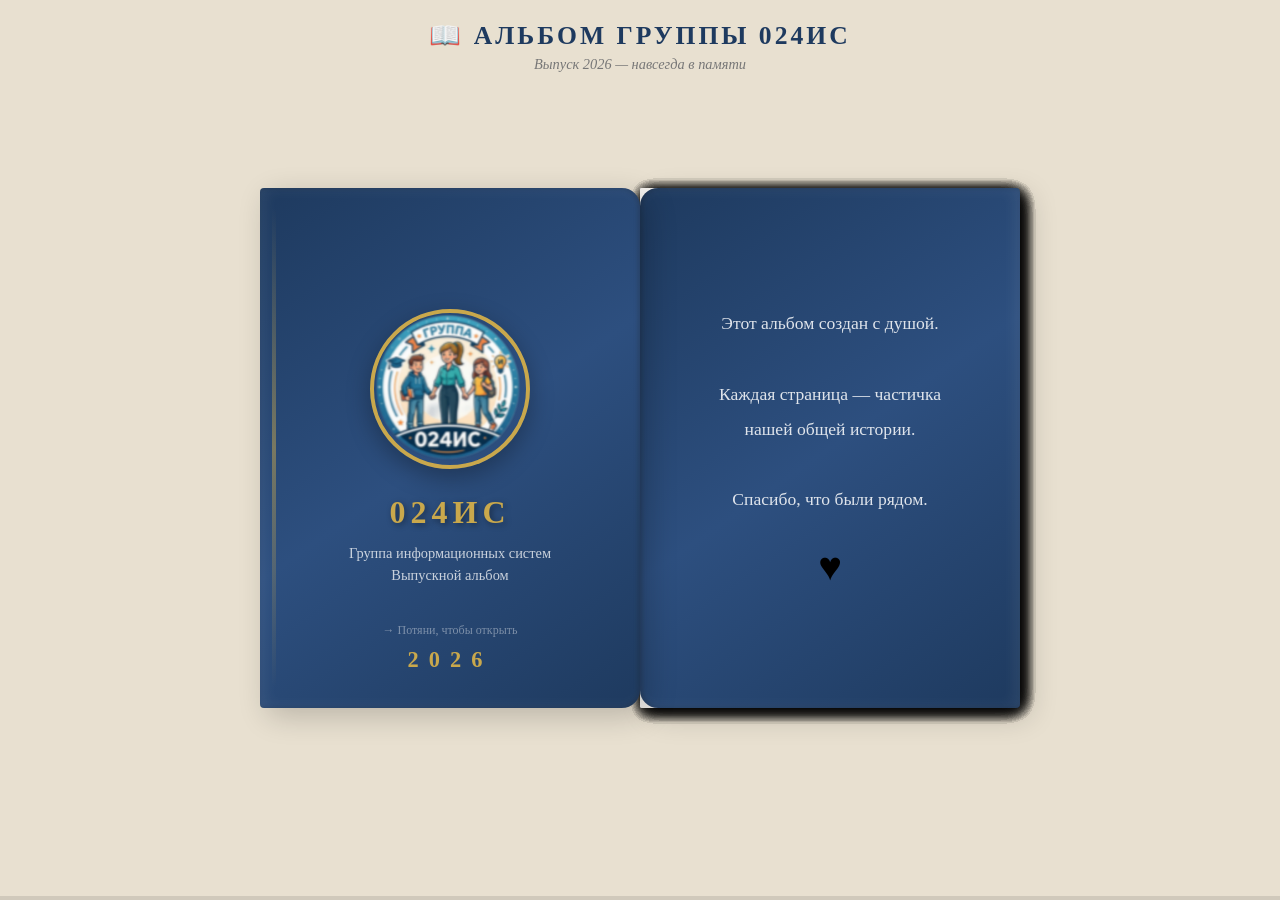
==== album.html @ b333a2f6 "Add files via upload" ====
<!DOCTYPE html>
<html lang="ru" data-theme="light">
<head>
    <meta charset="UTF-8">
    <meta name="viewport" content="width=device-width, initial-scale=1.0, user-scalable=no">
    <title>Альбом 024ИС — Выпуск 2026</title>
    <style>
        :root {
            --album-bg: #e8e0d0;
            --album-cover: #1e3a5f;
            --album-gold: #c9a84c;
            --page-bg: #fdfbf7;
            --page-shadow: rgba(0,0,0,0.2);
            --text-dark: #2c2c2c;
            --text-muted: #777;
            --spine: #152a45;
        }

        [data-theme="dark"] {
            --album-bg: #1a1a2e;
            --album-cover: #0f1f35;
            --album-gold: #d4b85a;
            --page-bg: #2a2a3a;
            --page-shadow: rgba(0,0,0,0.5);
            --text-dark: #e8e8e8;
            --text-muted: #aaa;
            --spine: #0a1525;
        }

        * { box-sizing: border-box; margin: 0; padding: 0; }

        body {
            font-family: 'Segoe UI', Georgia, serif;
            background: var(--album-bg);
            min-height: 100vh;
            overflow-x: hidden;
            transition: background 0.5s;
            touch-action: manipulation;
        }

        .album-header {
            text-align: center;
            padding: 20px 15px 5px;
        }

        .album-header h1 {
            color: var(--album-cover);
            font-size: 1.6rem;
            text-transform: uppercase;
            letter-spacing: 3px;
        }

        .album-header p {
            color: var(--text-muted);
            margin-top: 5px;
            font-style: italic;
            font-size: 0.9rem;
        }

        /* ===== 3D КНИГА ===== */
        .book-scene {
            perspective: 2500px;
            display: flex;
            justify-content: center;
            align-items: center;
            padding: 10px 10px 30px;
            min-height: calc(100vh - 140px);
        }

        .book {
            position: relative;
            width: 760px;
            height: 520px;
            transform-style: preserve-3d;
            transition: transform 0.8s cubic-bezier(0.4, 0, 0.2, 1);
        }

        .book.open {
            transform: translateX(190px);
        }

        /* Обложка */
        .cover {
            position: absolute;
            width: 380px;
            height: 520px;
            background: linear-gradient(145deg, var(--album-cover) 0%, #2d4f7f 50%, var(--album-cover) 100%);
            border-radius: 4px 18px 18px 4px;
            transform-origin: left center;
            transform: rotateY(0deg);
            transition: transform 0.9s cubic-bezier(0.4, 0, 0.2, 1);
            z-index: 200;
            box-shadow:
                inset 4px 0 15px rgba(255,255,255,0.08),
                inset -2px 0 5px rgba(0,0,0,0.2),
                8px 8px 30px var(--page-shadow);
            display: flex;
            flex-direction: column;
            align-items: center;
            justify-content: center;
            padding: 35px;
            cursor: grab;
            user-select: none;
            -webkit-user-select: none;
        }

        .cover:active { cursor: grabbing; }

        .cover::before {
            content: '';
            position: absolute;
            left: 12px;
            top: 20px;
            bottom: 20px;
            width: 4px;
            background: linear-gradient(to bottom, transparent, var(--album-gold), transparent);
            opacity: 0.5;
            border-radius: 2px;
        }

        .cover.opened {
            transform: rotateY(-175deg);
        }

        .cover-logo {
            width: 160px;
            height: 160px;
            border-radius: 50%;
            border: 4px solid var(--album-gold);
            object-fit: cover;
            margin-bottom: 25px;
            box-shadow: 0 8px 25px rgba(0,0,0,0.3);
            pointer-events: none;
        }

        .cover-title {
            color: var(--album-gold);
            font-size: 2rem;
            font-weight: bold;
            text-align: center;
            text-transform: uppercase;
            letter-spacing: 5px;
            text-shadow: 2px 2px 6px rgba(0,0,0,0.4);
        }

        .cover-subtitle {
            color: rgba(255,255,255,0.75);
            font-size: 0.9rem;
            margin-top: 12px;
            text-align: center;
            line-height: 1.5;
        }

        .cover-year {
            position: absolute;
            bottom: 35px;
            color: var(--album-gold);
            font-size: 1.4rem;
            font-weight: bold;
            letter-spacing: 10px;
        }

        .cover-hint {
            position: absolute;
            bottom: 70px;
            color: rgba(255,255,255,0.4);
            font-size: 0.75rem;
            animation: pulseHint 2s ease-in-out infinite;
            pointer-events: none;
        }

        @keyframes pulseHint {
            0%, 100% { opacity: 0.3; transform: translateX(0); }
            50% { opacity: 0.9; transform: translateX(5px); }
        }

        /* Задняя обложка */
        .back-cover {
            position: absolute;
            width: 380px;
            height: 520px;
            background: linear-gradient(145deg, var(--album-cover) 0%, #2d4f7f 50%, var(--album-cover) 100%);
            border-radius: 18px 4px 4px 18px;
            left: 380px;
            z-index: 0;
            box-shadow:
                inset -4px 0 15px rgba(255,255,255,0.08),
                inset 2px 0 5px rgba(0,0,0,0.2),
                8px 8px 30px var(--page-shadow);
            display: flex;
            flex-direction: column;
            align-items: center;
            justify-content: center;
            padding: 40px;
        }

        .back-cover-text {
            color: rgba(255,255,255,0.85);
            font-size: 1.1rem;
            text-align: center;
            line-height: 2;
        }

        .back-cover-heart {
            font-size: 2.5rem;
            margin-top: 25px;
            animation: heartbeat 1.5s ease-in-out infinite;
        }

        @keyframes heartbeat {
            0%, 100% { transform: scale(1); }
            14% { transform: scale(1.2); }
            28% { transform: scale(1); }
            42% { transform: scale(1.1); }
        }

        /* Корешок */
        .spine {
            position: absolute;
            width: 45px;
            height: 520px;
            background: linear-gradient(to right, var(--spine), #1e3350, var(--spine));
            left: 357px;
            transform: rotateY(-90deg) translateZ(22px);
            z-index: 100;
            border-radius: 2px;
        }

        /* Страницы */
        .pages-container {
            position: absolute;
            left: 380px;
            width: 380px;
            height: 520px;
            perspective: 1500px;
        }

        .page {
            position: absolute;
            width: 380px;
            height: 520px;
            background: var(--page-bg);
            border-radius: 3px 12px 12px 3px;
            transform-origin: left center;
            transform: rotateY(0deg);
            transition: transform 0.7s cubic-bezier(0.4, 0, 0.2, 1);
            box-shadow:
                inset -3px 0 8px rgba(0,0,0,0.04),
                3px 3px 15px var(--page-shadow);
            overflow: hidden;
            z-index: 1;
            cursor: grab;
            user-select: none;
            -webkit-user-select: none;
        }

        .page:active { cursor: grabbing; }

        .page.flipped {
            transform: rotateY(-175deg);
        }

        .page-content {
            padding: 25px;
            height: 100%;
            display: flex;
            flex-direction: column;
            color: var(--text-dark);
            overflow-y: auto;
            scrollbar-width: thin;
        }

        .page-content::-webkit-scrollbar { width: 4px; }
        .page-content::-webkit-scrollbar-thumb { background: var(--album-gold); border-radius: 2px; }

        .page-number {
            position: absolute;
            bottom: 12px;
            font-size: 11px;
            color: var(--text-muted);
            pointer-events: none;
        }

        .page-number.right { right: 18px; }
        .page-number.left { left: 18px; }

        /* Стили страниц */
        .page-title {
            font-size: 1.5rem;
            color: var(--album-cover);
            text-align: center;
            margin-bottom: 15px;
            border-bottom: 2px solid var(--album-gold);
            padding-bottom: 8px;
        }

        .page-photo {
            width: 100%;
            max-height: 240px;
            object-fit: cover;
            border-radius: 12px;
            border: 2px solid var(--album-gold);
            margin-bottom: 12px;
            pointer-events: none;
        }

        .page-text {
            font-size: 0.9rem;
            line-height: 1.6;
            text-align: center;
        }

        .page-quote {
            font-style: italic;
            color: var(--text-muted);
            text-align: center;
            margin-top: auto;
            padding: 12px;
            border-left: 3px solid var(--album-gold);
            font-size: 0.85rem;
        }

        .student-page {
            display: flex;
            flex-direction: column;
            align-items: center;
            text-align: center;
        }

        .student-page img {
            width: 170px;
            height: 170px;
            object-fit: cover;
            border-radius: 50%;
            border: 3px solid var(--album-gold);
            margin-bottom: 12px;
            pointer-events: none;
        }

        .student-page h3 {
            font-size: 1.3rem;
            color: var(--album-cover);
            margin-bottom: 4px;
        }

        .student-page .zodiac {
            color: var(--album-gold);
            font-size: 1.1rem;
            margin-bottom: 8px;
        }

        .student-page .desc {
            font-size: 0.85rem;
            color: var(--text-muted);
            line-height: 1.5;
        }

        .timeline-item-album {
            display: flex;
            gap: 12px;
            margin-bottom: 12px;
            align-items: flex-start;
        }

        .timeline-item-album img {
            width: 90px;
            height: 68px;
            object-fit: cover;
            border-radius: 8px;
            border: 2px solid var(--album-gold);
            flex-shrink: 0;
            pointer-events: none;
        }

        .timeline-item-album .info h4 {
            color: var(--album-cover);
            font-size: 0.9rem;
            margin-bottom: 2px;
        }

        .timeline-item-album .info p {
            font-size: 0.75rem;
            color: var(--text-muted);
        }

        /* Полоса прогресса */
        .progress-bar {
            position: fixed;
            bottom: 0;
            left: 0;
            right: 0;
            height: 4px;
            background: rgba(0,0,0,0.1);
            z-index: 1000;
        }

        .progress-fill {
            height: 100%;
            background: var(--album-gold);
            width: 0%;
            transition: width 0.4s ease;
        }

        /* Подсказка свайпа */
        .swipe-hint {
            position: fixed;
            bottom: 20px;
            left: 50%;
            transform: translateX(-50%);
            background: rgba(30,58,95,0.85);
            color: var(--album-gold);
            padding: 8px 20px;
            border-radius: 20px;
            font-size: 0.8rem;
            z-index: 1000;
            animation: fadeHint 4s ease-in-out forwards;
            pointer-events: none;
        }

        @keyframes fadeHint {
            0% { opacity: 0; transform: translateX(-50%) translateY(10px); }
            20% { opacity: 1; transform: translateX(-50%) translateY(0); }
            80% { opacity: 1; transform: translateX(-50%) translateY(0); }
            100% { opacity: 0; transform: translateX(-50%) translateY(-10px); }
        }

        /* Адаптив */
        @media (max-width: 820px) {
            .book {
                width: 100%;
                max-width: 600px;
                height: 440px;
            }
            .cover, .back-cover, .page {
                width: 300px;
                height: 440px;
            }
            .back-cover { left: 300px; }
            .pages-container { left: 300px; width: 300px; height: 440px; }
            .spine { left: 277px; height: 440px; }
            .cover-logo { width: 120px; height: 120px; }
            .cover-title { font-size: 1.5rem; }
            .cover-subtitle { font-size: 0.8rem; }
            .cover-year { font-size: 1.1rem; }
            .student-page img { width: 140px; height: 140px; }
            .page-title { font-size: 1.2rem; }
            .page-photo { max-height: 180px; }
            .book.open { transform: translateX(150px); }
        }

        @media (max-width: 640px) {
            .book-scene { padding: 5px; min-height: auto; }
            .book {
                max-width: 340px;
                height: 480px;
            }
            .cover, .back-cover, .page {
                width: 170px;
                height: 480px;
            }
            .back-cover { left: 170px; }
            .pages-container { left: 170px; width: 170px; height: 480px; }
            .spine { left: 147px; height: 480px; width: 35px; }
            .cover { padding: 20px; }
            .cover-logo { width: 80px; height: 80px; margin-bottom: 15px; }
            .cover-title { font-size: 1rem; letter-spacing: 3px; }
            .cover-subtitle { font-size: 0.7rem; margin-top: 8px; }
            .cover-year { font-size: 0.9rem; bottom: 20px; letter-spacing: 5px; }
            .cover-hint { font-size: 0.65rem; bottom: 45px; }
            .page-content { padding: 15px; }
            .student-page img { width: 100px; height: 100px; }
            .student-page h3 { font-size: 1rem; }
            .student-page .zodiac { font-size: 0.9rem; }
            .student-page .desc { font-size: 0.75rem; }
            .page-title { font-size: 1rem; margin-bottom: 10px; }
            .page-photo { max-height: 120px; margin-bottom: 8px; }
            .page-text { font-size: 0.8rem; }
            .page-quote { font-size: 0.75rem; padding: 8px; }
            .timeline-item-album img { width: 60px; height: 45px; }
            .timeline-item-album .info h4 { font-size: 0.8rem; }
            .timeline-item-album .info p { font-size: 0.7rem; }
            .back-cover { padding: 20px; }
            .back-cover-text { font-size: 0.85rem; line-height: 1.8; }
            .back-cover-heart { font-size: 2rem; }
            .book.open { transform: translateX(85px); }
            .album-header h1 { font-size: 1.2rem; }
            .album-header p { font-size: 0.8rem; }
        }
    </style>
</head>
<body>
    <div class="album-header">
        <h1>📖 Альбом группы 024ИС</h1>
        <p>Выпуск 2026 — навсегда в памяти</p>
    </div>

    <div class="progress-bar"><div class="progress-fill" id="progressFill"></div></div>

    <div class="swipe-hint" id="swipeHint">👆 Проведите пальцем, чтобы листать</div>

    <div class="book-scene">
        <div class="book" id="book">
            <!-- ОБЛОЖКА -->
            <div class="cover" id="cover">
                <img src="logo-024is.png" alt="Логотип" class="cover-logo">
                <div class="cover-title">024ИС</div>
                <div class="cover-subtitle">Группа информационных систем<br>Выпускной альбом</div>
                <div class="cover-year">2026</div>
                <div class="cover-hint">→ Потяни, чтобы открыть</div>
            </div>

            <!-- СТРАНИЦЫ -->
            <div class="pages-container" id="pagesContainer">
                <!-- Стр 0: Титул -->
                <div class="page" id="page0" style="z-index: 50;">
                    <div class="page-content">
                        <h2 class="page-title">Наша группа</h2>
                        <img src="ФОТО ГЛАВ.jpg" alt="Группа" class="page-photo">
                        <p class="page-text">
                            Мы — группа 024ИС. Вместе прошли через учёбу, субботники, 
                            праздники и бессонные ночи перед сессией.
                        </p>
                        <p class="page-quote">«Каждый из нас — частичка одного целого»</p>
                    </div>
                    <span class="page-number right">1</span>
                </div>

                <!-- Стр 1: Куратор -->
                <div class="page" id="page1" style="z-index: 49;">
                    <div class="page-content">
                        <h2 class="page-title">Наш куратор</h2>
                        <div class="student-page">
                            <img src="curator.jpg" alt="Эльвира Фавадимовна">
                            <h3>Эльвира Фавадимовна</h3>
                            <div class="zodiac">♉ Телец</div>
                            <p class="desc">
                                Лучший куратор и педагог. Преподаёт математику и информатику. 
                                Человек, который искренне любит своё дело.
                            </p>
                        </div>
                        <p class="page-quote">«Үз-үзен хөрмәт иткән кеше, башкаларны да хөрмәт итә!»</p>
                    </div>
                    <span class="page-number right">2</span>
                </div>

                <!-- Стр 2–19: Студенты -->
                <div class="page" id="page2" style="z-index: 48;">
                    <div class="page-content student-page">
                        <img src="Студент 1.png" alt="Раиль">
                        <h3>Раиль</h3>
                        <div class="zodiac">♎ Весы</div>
                        <p class="desc">Хороший друг, который поможет в трудную минуту.</p>
                    </div>
                    <span class="page-number right">3</span>
                </div>

                <div class="page" id="page3" style="z-index: 47;">
                    <div class="page-content student-page">
                        <img src="Студент 3.png" alt="Ильназ">
                        <h3>Ильназ</h3>
                        <p class="desc">Сонный, но всегда на высоте, когда нужно.</p>
                    </div>
                    <span class="page-number right">4</span>
                </div>

                <div class="page" id="page4" style="z-index: 46;">
                    <div class="page-content student-page">
                        <img src="Студент 4.png" alt="Данияр">
                        <h3>Данияр</h3>
                        <div class="zodiac">♈ Овен</div>
                        <p class="desc">Крутой и надёжный парень.</p>
                    </div>
                    <span class="page-number right">5</span>
                </div>

                <div class="page" id="page5" style="z-index: 45;">
                    <div class="page-content student-page">
                        <img src="Студент 5.png" alt="Рамис">
                        <h3>Рамис</h3>
                        <div class="zodiac">♓ Рыбы</div>
                        <p class="desc">Смешной — с ним никогда не скучно.</p>
                    </div>
                    <span class="page-number right">6</span>
                </div>

                <div class="page" id="page6" style="z-index: 44;">
                    <div class="page-content student-page">
                        <img src="Студент 6.png" alt="Альмир">
                        <h3>Альмир</h3>
                        <div class="zodiac">♋ Рак</div>
                        <p class="desc">Энергичный и полный идей.</p>
                    </div>
                    <span class="page-number right">7</span>
                </div>

                <div class="page" id="page7" style="z-index: 43;">
                    <div class="page-content student-page">
                        <img src="Студент 7.png" alt="Резеда">
                        <h3>Резеда</h3>
                        <div class="zodiac">♍ Дева</div>
                        <p class="desc">Капкан 😄</p>
                    </div>
                    <span class="page-number right">8</span>
                </div>

                <div class="page" id="page8" style="z-index: 42;">
                    <div class="page-content student-page">
                        <img src="Студент 8.png" alt="Реналь">
                        <h3>Реналь</h3>
                        <div class="zodiac">♍ Дева</div>
                        <p class="desc">Хороший собеседник и слушатель.</p>
                    </div>
                    <span class="page-number right">9</span>
                </div>

                <div class="page" id="page9" style="z-index: 41;">
                    <div class="page-content student-page">
                        <img src="Студент 9.png" alt="Ильсияр">
                        <h3>Ильсияр</h3>
                        <div class="zodiac">♍ Дева</div>
                        <p class="desc">Агрессивная? 100%!</p>
                    </div>
                    <span class="page-number right">10</span>
                </div>

                <div class="page" id="page10" style="z-index: 40;">
                    <div class="page-content student-page">
                        <img src="Студент 10.png" alt="Денис">
                        <h3>Денис</h3>
                        <div class="zodiac">♊ Близнецы</div>
                        <p class="desc">Спокойный и надёжный товарищ.</p>
                    </div>
                    <span class="page-number right">11</span>
                </div>

                <div class="page" id="page11" style="z-index: 39;">
                    <div class="page-content student-page">
                        <img src="Студент 11.png" alt="Артём">
                        <h3>Артём</h3>
                        <div class="zodiac">♊ Близнецы</div>
                        <p class="desc">Весёлый и жизнерадостный.</p>
                    </div>
                    <span class="page-number right">12</span>
                </div>

                <div class="page" id="page12" style="z-index: 38;">
                    <div class="page-content student-page">
                        <img src="Студент 12.png" alt="Гамиль">
                        <h3>Гамиль</h3>
                        <div class="zodiac">♊ Близнецы</div>
                        <p class="desc">Легенда группы в прямом смысле.</p>
                    </div>
                    <span class="page-number right">13</span>
                </div>

                <div class="page" id="page13" style="z-index: 37;">
                    <div class="page-content student-page">
                        <img src="Студент 13.png" alt="Ильдар">
                        <h3>Ильдар</h3>
                        <div class="zodiac">♈ Овен</div>
                        <p class="desc">Хороший друг и лучший староста.</p>
                    </div>
                    <span class="page-number right">14</span>
                </div>

                <div class="page" id="page14" style="z-index: 36;">
                    <div class="page-content student-page">
                        <img src="Студент 14.png" alt="Ильнара">
                        <h3>Ильнара</h3>
                        <div class="zodiac">♍ Дева</div>
                        <p class="desc">Творческая натура.</p>
                    </div>
                    <span class="page-number right">15</span>
                </div>

                <div class="page" id="page15" style="z-index: 35;">
                    <div class="page-content student-page">
                        <img src="Студент 15.png" alt="Алсу">
                        <h3>Алсу</h3>
                        <div class="zodiac">♊ Близнецы</div>
                        <p class="desc">Добрая и приветливая.</p>
                    </div>
                    <span class="page-number right">16</span>
                </div>

                <div class="page" id="page16" style="z-index: 34;">
                    <div class="page-content student-page">
                        <img src="Студент 16.png" alt="Тимур">
                        <h3>Тимур</h3>
                        <div class="zodiac">♎ Весы</div>
                        <p class="desc">Спортивный и целеустремлённый.</p>
                    </div>
                    <span class="page-number right">17</span>
                </div>

                <div class="page" id="page17" style="z-index: 33;">
                    <div class="page-content student-page">
                        <img src="Студент 17.png" alt="Рузиль">
                        <h3>Рузиль</h3>
                        <div class="zodiac">♐ Стрелец</div>
                        <p class="desc">Уверенный в себе и смелый.</p>
                    </div>
                    <span class="page-number right">18</span>
                </div>

                <div class="page" id="page18" style="z-index: 32;">
                    <div class="page-content student-page">
                        <img src="Студент 18.png" alt="Регина">
                        <h3>Регина</h3>
                        <div class="zodiac">♋ Рак</div>
                        <p class="desc">Умная и начитанная.</p>
                    </div>
                    <span class="page-number right">19</span>
                </div>

                <!-- Стр 19: История -->
                <div class="page" id="page19" style="z-index: 31;">
                    <div class="page-content">
                        <h2 class="page-title">Наша история</h2>
                        <div class="timeline-item-album">
                            <img src="image_21.jpg" alt="День учителя">
                            <div class="info">
                                <h4>День учителя</h4>
                                <p>Поздравляли любимых преподавателей</p>
                            </div>
                        </div>
                        <div class="timeline-item-album">
                            <img src="image_23.jpg" alt="На природе">
                            <div class="info">
                                <h4>Выезд на природу</h4>
                                <p>Отдыхали всей группой</p>
                            </div>
                        </div>
                        <div class="timeline-item-album">
                            <img src="image_24.jpg" alt="Субботник">
                            <div class="info">
                                <h4>Субботник</h4>
                                <p>Чистили снег вместе</p>
                            </div>
                        </div>
                        <div class="timeline-item-album">
                            <img src="image_26.jpg" alt="На стадионе">
                            <div class="info">
                                <h4>Спортивный день</h4>
                                <p>Соревновались на стадионе</p>
                            </div>
                        </div>
                    </div>
                    <span class="page-number right">20</span>
                </div>

                <!-- Стр 20: Письмо -->
                <div class="page" id="page20" style="z-index: 30;">
                    <div class="page-content">
                        <h2 class="page-title">Слова куратору</h2>
                        <p class="page-text" style="font-size: 0.78rem; line-height: 1.45; text-align: left;">
                            Дорогая Эльвира Фавадимовна!<br><br>
                            Вы однажды писали: «Может быть, спустя какое-то время и мои студенты 
                            напишут так же обо мне...»<br><br>
                            Так вот, мы пишем это, чтобы сказать: <strong>Вы точно старались не зря.</strong><br><br>
                            Мы каждый день видим, как Вы преподаёте. Вы из тех, кто объясняет 
                            до тех пор, пока до каждого не дойдёт...<br><br>
                            <em>[Полный текст на главной странице сайта]</em>
                        </p>
                        <p class="page-quote" style="font-size: 0.8rem;">♥ С любовью, группа 024ИС</p>
                    </div>
                    <span class="page-number right">21</span>
                </div>

                <!-- Стр 21: Групповые фото -->
                <div class="page" id="page21" style="z-index: 29;">
                    <div class="page-content">
                        <h2 class="page-title">Мы вместе</h2>
                        <img src="group-photo.jpg" alt="Группа" class="page-photo" style="max-height: 180px;">
                        <img src="image_22.jpg" alt="Группа" class="page-photo" style="max-height: 180px;">
                        <p class="page-text">Наши лучшие моменты в одном кадре.</p>
                    </div>
                    <span class="page-number right">22</span>
                </div>

                <!-- Стр 22: Финал -->
                <div class="page" id="page22" style="z-index: 28;">
                    <div class="page-content" style="justify-content: center; align-items: center; text-align: center;">
                        <h2 class="page-title" style="border: none; font-size: 1.8rem;">Спасибо!</h2>
                        <p class="page-text" style="font-size: 1rem; margin: 25px 0;">
                            За эти годы мы стали не просто группой — <br>
                            мы стали <strong>семьёй</strong>.
                        </p>
                        <div style="font-size: 3.5rem; margin: 15px 0;">🎓</div>
                        <p class="page-quote">«Прощай, техникум. Привет, большой мир!»</p>
                        <p style="margin-top: 25px; color: var(--album-gold); font-weight: bold; font-size: 1.1rem;">
                            Группа 024ИС<br>Выпуск 2026
                        </p>
                    </div>
                    <span class="page-number right">23</span>
                </div>
            </div>

            <!-- ЗАДНЯЯ ОБЛОЖКА -->
            <div class="back-cover">
                <div class="back-cover-text">
                    Этот альбом создан с душой.<br><br>
                    Каждая страница — частичка<br>
                    нашей общей истории.<br><br>
                    Спасибо, что были рядом.
                </div>
                <div class="back-cover-heart">♥</div>
            </div>
        </div>
    </div>

    <script>
        let currentPage = -1;
        const totalPages = 23;
        let isBookOpen = false;

        // Drag state
        let isDragging = false;
        let dragStartX = 0;
        let dragStartY = 0;
        let dragTarget = null;
        let dragThreshold = 60;

        const cover = document.getElementById('cover');
        const book = document.getElementById('book');
        const progressFill = document.getElementById('progressFill');

        function updateProgress() {
            const progress = isBookOpen 
                ? ((currentPage + 1) / totalPages) * 100 
                : 0;
            progressFill.style.width = progress + '%';
        }

        function openBook() {
            if (isBookOpen) return;
            cover.classList.add('opened');
            book.classList.add('open');
            isBookOpen = true;
            currentPage = 0;
            updateProgress();
        }

        function closeBook() {
            cover.classList.remove('opened');
            book.classList.remove('open');
            for (let i = 0; i <= 22; i++) {
                const page = document.getElementById('page' + i);
                if (page) {
                    page.classList.remove('flipped');
                    page.style.zIndex = 50 - i;
                }
            }
            isBookOpen = false;
            currentPage = -1;
            updateProgress();
        }

        function nextPage() {
            if (!isBookOpen) {
                openBook();
                return;
            }
            if (currentPage >= 22) return;

            const page = document.getElementById('page' + currentPage);
            if (page) {
                page.classList.add('flipped');
                page.style.zIndex = 200 + currentPage;
            }
            currentPage++;
            updateProgress();
        }

        function prevPage() {
            if (!isBookOpen) return;
            if (currentPage <= 0) {
                closeBook();
                return;
            }

            currentPage--;
            const page = document.getElementById('page' + currentPage);
            if (page) {
                page.classList.remove('flipped');
                page.style.zIndex = 50 - currentPage;
            }
            updateProgress();
        }

        // ===== MOUSE DRAG (PC) =====
        function handleMouseDown(e) {
            isDragging = true;
            dragStartX = e.clientX;
            dragStartY = e.clientY;
            dragTarget = e.target.closest('.cover, .page');
            if (dragTarget) dragTarget.style.cursor = 'grabbing';
        }

        function handleMouseUp(e) {
            if (!isDragging) return;
            isDragging = false;

            const dx = e.clientX - dragStartX;
            const dy = e.clientY - dragStartY;

            if (dragTarget) dragTarget.style.cursor = 'grab';

            // Ignore if dragged vertically too much
            if (Math.abs(dy) > Math.abs(dx) * 1.5) return;

            if (Math.abs(dx) < dragThreshold) return;

            if (dx < 0) {
                // Drag left → next page
                nextPage();
            } else {
                // Drag right → prev page
                prevPage();
            }
        }

        function handleMouseMove(e) {
            if (!isDragging) return;
            e.preventDefault();
        }

        // ===== TOUCH (Mobile) =====
        function handleTouchStart(e) {
            if (e.touches.length !== 1) return;
            isDragging = true;
            dragStartX = e.touches[0].clientX;
            dragStartY = e.touches[0].clientY;
            dragTarget = e.target.closest('.cover, .page');
        }

        function handleTouchEnd(e) {
            if (!isDragging) return;
            isDragging = false;

            const touch = e.changedTouches[0];
            const dx = touch.clientX - dragStartX;
            const dy = touch.clientY - dragStartY;

            // Ignore vertical swipes
            if (Math.abs(dy) > Math.abs(dx) * 1.2) return;

            if (Math.abs(dx) < 40) return;

            if (dx < 0) {
                nextPage();
            } else {
                prevPage();
            }
        }

        // ===== ATTACH EVENTS =====
        // Cover events
        cover.addEventListener('mousedown', handleMouseDown);
        cover.addEventListener('touchstart', handleTouchStart, { passive: true });

        // Page events
        for (let i = 0; i <= 22; i++) {
            const page = document.getElementById('page' + i);
            if (page) {
                page.addEventListener('mousedown', handleMouseDown);
                page.addEventListener('touchstart', handleTouchStart, { passive: true });
            }
        }

        // Global end events
        document.addEventListener('mouseup', handleMouseUp);
        document.addEventListener('touchend', handleTouchEnd, { passive: true });
        document.addEventListener('mousemove', handleMouseMove);

        // Keyboard
        document.addEventListener('keydown', (e) => {
            if (e.key === 'ArrowRight' || e.key === ' ' || e.key === 'PageDown') {
                e.preventDefault();
                nextPage();
            } else if (e.key === 'ArrowLeft' || e.key === 'PageUp') {
                e.preventDefault();
                prevPage();
            } else if (e.key === 'Escape') {
                closeBook();
            }
        });

        // Click on empty area of page (fallback)
        document.querySelectorAll('.page, .cover').forEach(el => {
            el.addEventListener('click', (e) => {
                if (isDragging) return; // Ignore clicks after drag
                const rect = el.getBoundingClientRect();
                const x = e.clientX - rect.left;
                const width = rect.width;

                if (x > width * 0.6) {
                    nextPage();
                } else if (x < width * 0.4 && isBookOpen) {
                    prevPage();
                }
            });
        });

        // Hide swipe hint on desktop
        if (window.matchMedia('(pointer: fine)').matches) {
            document.getElementById('swipeHint').style.display = 'none';
        }

        updateProgress();
    </script>
</body>
</html>
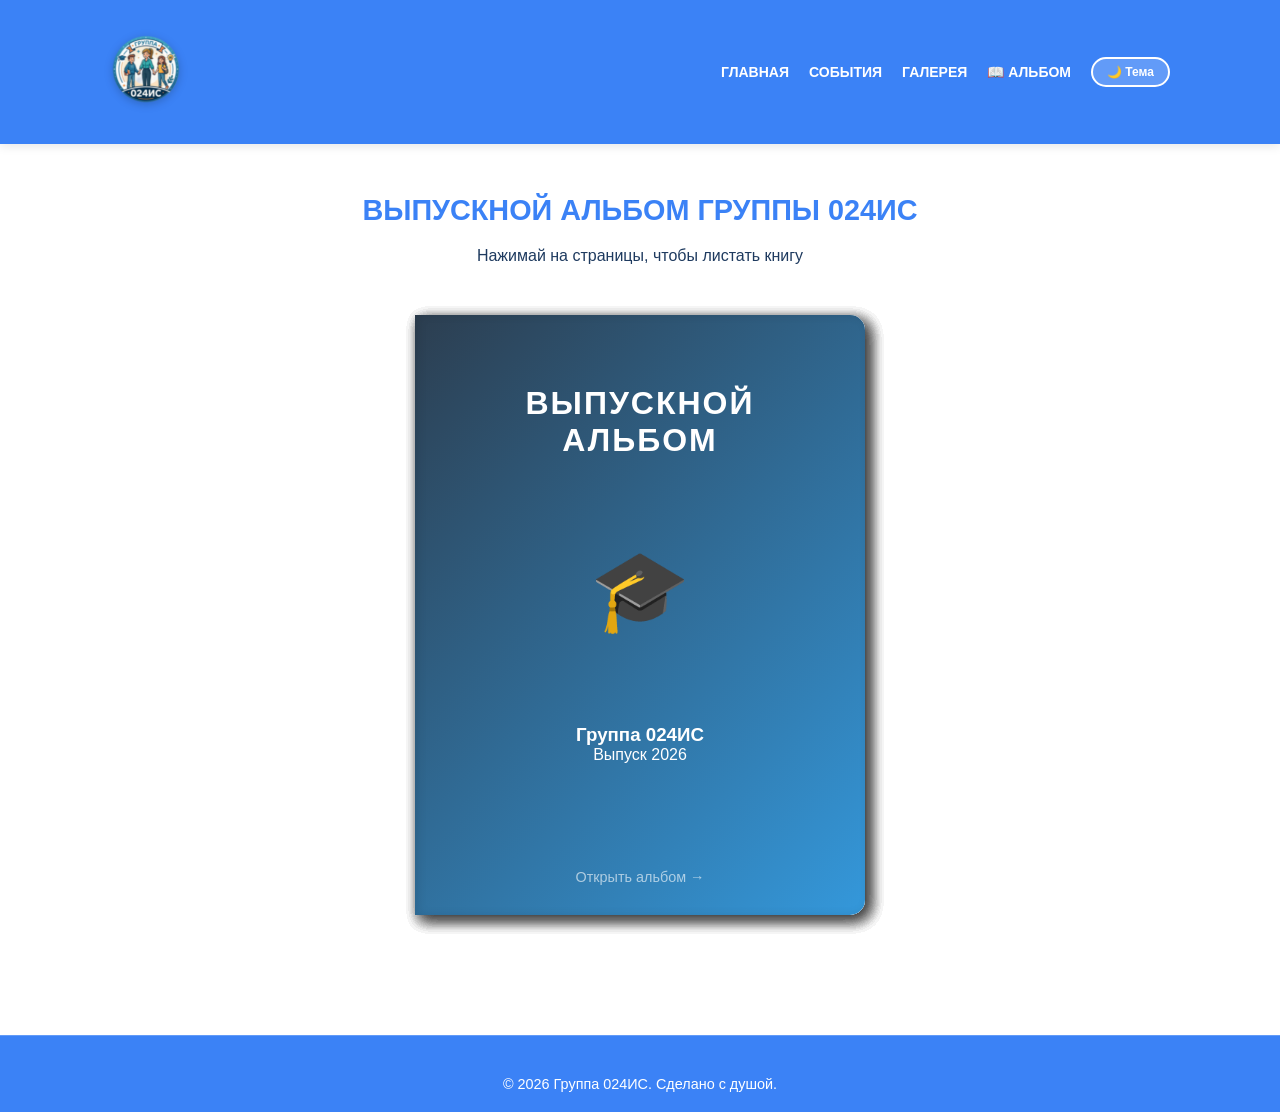
==== commit 81f20059: "Add files via upload" ====
--- a/album.html
+++ b/album.html
@@ -2,1012 +2,468 @@
 <html lang="ru" data-theme="light">
 <head>
     <meta charset="UTF-8">
-    <meta name="viewport" content="width=device-width, initial-scale=1.0, user-scalable=no">
-    <title>Альбом 024ИС — Выпуск 2026</title>
+    <meta name="viewport" content="width=device-width, initial-scale=1.0">
+    <link rel="stylesheet" href="style.css">
+    <title>024ИС - Выпускной Альбом</title>
     <style>
-        :root {
-            --album-bg: #e8e0d0;
-            --album-cover: #1e3a5f;
-            --album-gold: #c9a84c;
-            --page-bg: #fdfbf7;
-            --page-shadow: rgba(0,0,0,0.2);
-            --text-dark: #2c2c2c;
-            --text-muted: #777;
-            --spine: #152a45;
-        }
-
-        [data-theme="dark"] {
-            --album-bg: #1a1a2e;
-            --album-cover: #0f1f35;
-            --album-gold: #d4b85a;
-            --page-bg: #2a2a3a;
-            --page-shadow: rgba(0,0,0,0.5);
-            --text-dark: #e8e8e8;
-            --text-muted: #aaa;
-            --spine: #0a1525;
-        }
-
-        * { box-sizing: border-box; margin: 0; padding: 0; }
-
-        body {
-            font-family: 'Segoe UI', Georgia, serif;
-            background: var(--album-bg);
-            min-height: 100vh;
-            overflow-x: hidden;
-            transition: background 0.5s;
-            touch-action: manipulation;
-        }
-
-        .album-header {
-            text-align: center;
-            padding: 20px 15px 5px;
-        }
-
-        .album-header h1 {
-            color: var(--album-cover);
-            font-size: 1.6rem;
-            text-transform: uppercase;
-            letter-spacing: 3px;
-        }
-
-        .album-header p {
-            color: var(--text-muted);
-            margin-top: 5px;
-            font-style: italic;
-            font-size: 0.9rem;
-        }
-
-        /* ===== 3D КНИГА ===== */
-        .book-scene {
-            perspective: 2500px;
+        /* Стили для 3D Книги-Альбома */
+        .album-section {
             display: flex;
             justify-content: center;
             align-items: center;
-            padding: 10px 10px 30px;
-            min-height: calc(100vh - 140px);
+            min-height: 80vh;
+            perspective: 1500px; /* Эффект глубины 3D */
+            padding: 40px 0;
+            overflow: hidden;
         }
 
         .book {
             position: relative;
-            width: 760px;
-            height: 520px;
+            width: 450px;
+            height: 600px;
+            transition: transform 0.5s;
             transform-style: preserve-3d;
-            transition: transform 0.8s cubic-bezier(0.4, 0, 0.2, 1);
-        }
-
-        .book.open {
-            transform: translateX(190px);
-        }
-
-        /* Обложка */
-        .cover {
+        }
+
+        /* Центрирование книги при открытии */
+        .book.opened {
+            transform: translateX(50%);
+        }
+
+        .page {
             position: absolute;
-            width: 380px;
-            height: 520px;
-            background: linear-gradient(145deg, var(--album-cover) 0%, #2d4f7f 50%, var(--album-cover) 100%);
-            border-radius: 4px 18px 18px 4px;
+            width: 100%;
+            height: 100%;
+            top: 0;
+            left: 0;
             transform-origin: left center;
-            transform: rotateY(0deg);
-            transition: transform 0.9s cubic-bezier(0.4, 0, 0.2, 1);
-            z-index: 200;
-            box-shadow:
-                inset 4px 0 15px rgba(255,255,255,0.08),
-                inset -2px 0 5px rgba(0,0,0,0.2),
-                8px 8px 30px var(--page-shadow);
+            transform-style: preserve-3d;
+            transition: transform 0.8s cubic-bezier(0.645, 0.045, 0.355, 1);
+            cursor: pointer;
+            user-select: none;
+        }
+
+        .page-face {
+            position: absolute;
+            width: 100%;
+            height: 100%;
+            backface-visibility: hidden;
+            padding: 30px;
+            box-sizing: border-box;
             display: flex;
             flex-direction: column;
+            justify-content: space-between;
             align-items: center;
-            justify-content: center;
-            padding: 35px;
-            cursor: grab;
-            user-select: none;
-            -webkit-user-select: none;
-        }
-
-        .cover:active { cursor: grabbing; }
-
-        .cover::before {
-            content: '';
-            position: absolute;
-            left: 12px;
-            top: 20px;
-            bottom: 20px;
-            width: 4px;
-            background: linear-gradient(to bottom, transparent, var(--album-gold), transparent);
-            opacity: 0.5;
-            border-radius: 2px;
-        }
-
-        .cover.opened {
-            transform: rotateY(-175deg);
-        }
-
-        .cover-logo {
-            width: 160px;
-            height: 160px;
-            border-radius: 50%;
-            border: 4px solid var(--album-gold);
+            border-radius: 0 15px 15px 0;
+            box-shadow: inset 3px 0 10px rgba(0,0,0,0.1), 5px 5px 15px rgba(0,0,0,0.15);
+            background: #fbfbfb;
+            color: #333;
+        }
+
+        /* Обратная сторона страницы (смотрит влево при перевороте) */
+        .page-back {
+            transform: rotateY(180deg);
+            border-radius: 15px 0 0 15px;
+            box-shadow: inset -3px 0 10px rgba(0,0,0,0.1), -5px 5px 15px rgba(0,0,0,0.15);
+        }
+
+        /* Состояние перевернутой страницы */
+        .page.flipped {
+            transform: rotateY(-180deg);
+        }
+
+        /* Обложка (первая и последняя страницы) */
+        .cover-front {
+            background: linear-gradient(135deg, #2c3e50, #3498db);
+            color: white;
+            border-radius: 0 15px 15px 0;
+        }
+        .cover-back-end {
+            background: linear-gradient(135deg, #3498db, #2c3e50);
+            color: white;
+            border-radius: 15px 0 0 15px;
+        }
+
+        /* Внутреннее оформление контента */
+        .album-title {
+            font-size: 2rem;
+            text-align: center;
+            margin-top: 40px;
+            font-weight: bold;
+            text-transform: uppercase;
+            letter-spacing: 2px;
+        }
+
+        .student-photo-frame {
+            width: 250px;
+            height: 280px;
+            border-radius: 10px;
+            overflow: hidden;
+            box-shadow: 0 8px 16px rgba(0,0,0,0.15);
+            border: 5px solid white;
+            margin-top: 20px;
+        }
+
+        .student-photo-frame img {
+            width: 100%;
+            height: 100%;
             object-fit: cover;
-            margin-bottom: 25px;
-            box-shadow: 0 8px 25px rgba(0,0,0,0.3);
-            pointer-events: none;
-        }
-
-        .cover-title {
-            color: var(--album-gold);
-            font-size: 2rem;
+        }
+
+        .album-info {
+            text-align: center;
+            width: 100%;
+        }
+
+        .album-name {
+            font-size: 1.6rem;
             font-weight: bold;
-            text-align: center;
-            text-transform: uppercase;
-            letter-spacing: 5px;
-            text-shadow: 2px 2px 6px rgba(0,0,0,0.4);
-        }
-
-        .cover-subtitle {
-            color: rgba(255,255,255,0.75);
+            color: #2c3e50;
+            margin-bottom: 10px;
+        }
+
+        .album-quote {
+            font-style: italic;
+            color: #555;
+            padding: 15px;
+            background: rgba(0,0,0,0.03);
+            border-left: 4px solid #3498db;
+            border-radius: 4px;
+            font-size: 1rem;
+            line-height: 1.4;
+            max-width: 90%;
+            margin: 0 auto;
+        }
+
+        .hint-text {
             font-size: 0.9rem;
-            margin-top: 12px;
-            text-align: center;
-            line-height: 1.5;
-        }
-
-        .cover-year {
-            position: absolute;
-            bottom: 35px;
-            color: var(--album-gold);
-            font-size: 1.4rem;
-            font-weight: bold;
-            letter-spacing: 10px;
-        }
-
-        .cover-hint {
-            position: absolute;
-            bottom: 70px;
-            color: rgba(255,255,255,0.4);
-            font-size: 0.75rem;
-            animation: pulseHint 2s ease-in-out infinite;
-            pointer-events: none;
-        }
-
-        @keyframes pulseHint {
-            0%, 100% { opacity: 0.3; transform: translateX(0); }
-            50% { opacity: 0.9; transform: translateX(5px); }
-        }
-
-        /* Задняя обложка */
-        .back-cover {
-            position: absolute;
-            width: 380px;
-            height: 520px;
-            background: linear-gradient(145deg, var(--album-cover) 0%, #2d4f7f 50%, var(--album-cover) 100%);
-            border-radius: 18px 4px 4px 18px;
-            left: 380px;
-            z-index: 0;
-            box-shadow:
-                inset -4px 0 15px rgba(255,255,255,0.08),
-                inset 2px 0 5px rgba(0,0,0,0.2),
-                8px 8px 30px var(--page-shadow);
-            display: flex;
-            flex-direction: column;
-            align-items: center;
-            justify-content: center;
-            padding: 40px;
-        }
-
-        .back-cover-text {
-            color: rgba(255,255,255,0.85);
-            font-size: 1.1rem;
-            text-align: center;
-            line-height: 2;
-        }
-
-        .back-cover-heart {
-            font-size: 2.5rem;
-            margin-top: 25px;
-            animation: heartbeat 1.5s ease-in-out infinite;
-        }
-
-        @keyframes heartbeat {
-            0%, 100% { transform: scale(1); }
-            14% { transform: scale(1.2); }
-            28% { transform: scale(1); }
-            42% { transform: scale(1.1); }
-        }
-
-        /* Корешок */
-        .spine {
-            position: absolute;
-            width: 45px;
-            height: 520px;
-            background: linear-gradient(to right, var(--spine), #1e3350, var(--spine));
-            left: 357px;
-            transform: rotateY(-90deg) translateZ(22px);
-            z-index: 100;
-            border-radius: 2px;
-        }
-
-        /* Страницы */
-        .pages-container {
-            position: absolute;
-            left: 380px;
-            width: 380px;
-            height: 520px;
-            perspective: 1500px;
-        }
-
-        .page {
-            position: absolute;
-            width: 380px;
-            height: 520px;
-            background: var(--page-bg);
-            border-radius: 3px 12px 12px 3px;
-            transform-origin: left center;
-            transform: rotateY(0deg);
-            transition: transform 0.7s cubic-bezier(0.4, 0, 0.2, 1);
-            box-shadow:
-                inset -3px 0 8px rgba(0,0,0,0.04),
-                3px 3px 15px var(--page-shadow);
-            overflow: hidden;
-            z-index: 1;
-            cursor: grab;
-            user-select: none;
-            -webkit-user-select: none;
-        }
-
-        .page:active { cursor: grabbing; }
-
-        .page.flipped {
-            transform: rotateY(-175deg);
-        }
-
-        .page-content {
-            padding: 25px;
-            height: 100%;
-            display: flex;
-            flex-direction: column;
-            color: var(--text-dark);
-            overflow-y: auto;
-            scrollbar-width: thin;
-        }
-
-        .page-content::-webkit-scrollbar { width: 4px; }
-        .page-content::-webkit-scrollbar-thumb { background: var(--album-gold); border-radius: 2px; }
-
-        .page-number {
-            position: absolute;
-            bottom: 12px;
-            font-size: 11px;
-            color: var(--text-muted);
-            pointer-events: none;
-        }
-
-        .page-number.right { right: 18px; }
-        .page-number.left { left: 18px; }
-
-        /* Стили страниц */
-        .page-title {
-            font-size: 1.5rem;
-            color: var(--album-cover);
-            text-align: center;
-            margin-bottom: 15px;
-            border-bottom: 2px solid var(--album-gold);
-            padding-bottom: 8px;
-        }
-
-        .page-photo {
-            width: 100%;
-            max-height: 240px;
-            object-fit: cover;
-            border-radius: 12px;
-            border: 2px solid var(--album-gold);
-            margin-bottom: 12px;
-            pointer-events: none;
-        }
-
-        .page-text {
-            font-size: 0.9rem;
-            line-height: 1.6;
-            text-align: center;
-        }
-
-        .page-quote {
-            font-style: italic;
-            color: var(--text-muted);
-            text-align: center;
-            margin-top: auto;
-            padding: 12px;
-            border-left: 3px solid var(--album-gold);
-            font-size: 0.85rem;
-        }
-
-        .student-page {
-            display: flex;
-            flex-direction: column;
-            align-items: center;
-            text-align: center;
-        }
-
-        .student-page img {
-            width: 170px;
-            height: 170px;
-            object-fit: cover;
-            border-radius: 50%;
-            border: 3px solid var(--album-gold);
-            margin-bottom: 12px;
-            pointer-events: none;
-        }
-
-        .student-page h3 {
-            font-size: 1.3rem;
-            color: var(--album-cover);
-            margin-bottom: 4px;
-        }
-
-        .student-page .zodiac {
-            color: var(--album-gold);
-            font-size: 1.1rem;
-            margin-bottom: 8px;
-        }
-
-        .student-page .desc {
-            font-size: 0.85rem;
-            color: var(--text-muted);
-            line-height: 1.5;
-        }
-
-        .timeline-item-album {
-            display: flex;
-            gap: 12px;
-            margin-bottom: 12px;
-            align-items: flex-start;
-        }
-
-        .timeline-item-album img {
-            width: 90px;
-            height: 68px;
-            object-fit: cover;
-            border-radius: 8px;
-            border: 2px solid var(--album-gold);
-            flex-shrink: 0;
-            pointer-events: none;
-        }
-
-        .timeline-item-album .info h4 {
-            color: var(--album-cover);
-            font-size: 0.9rem;
-            margin-bottom: 2px;
-        }
-
-        .timeline-item-album .info p {
-            font-size: 0.75rem;
-            color: var(--text-muted);
-        }
-
-        /* Полоса прогресса */
-        .progress-bar {
-            position: fixed;
-            bottom: 0;
-            left: 0;
-            right: 0;
-            height: 4px;
-            background: rgba(0,0,0,0.1);
-            z-index: 1000;
-        }
-
-        .progress-fill {
-            height: 100%;
-            background: var(--album-gold);
-            width: 0%;
-            transition: width 0.4s ease;
-        }
-
-        /* Подсказка свайпа */
-        .swipe-hint {
-            position: fixed;
-            bottom: 20px;
-            left: 50%;
-            transform: translateX(-50%);
-            background: rgba(30,58,95,0.85);
-            color: var(--album-gold);
-            padding: 8px 20px;
-            border-radius: 20px;
-            font-size: 0.8rem;
-            z-index: 1000;
-            animation: fadeHint 4s ease-in-out forwards;
-            pointer-events: none;
-        }
-
-        @keyframes fadeHint {
-            0% { opacity: 0; transform: translateX(-50%) translateY(10px); }
-            20% { opacity: 1; transform: translateX(-50%) translateY(0); }
-            80% { opacity: 1; transform: translateX(-50%) translateY(0); }
-            100% { opacity: 0; transform: translateX(-50%) translateY(-10px); }
-        }
-
-        /* Адаптив */
-        @media (max-width: 820px) {
-            .book {
-                width: 100%;
-                max-width: 600px;
-                height: 440px;
-            }
-            .cover, .back-cover, .page {
-                width: 300px;
-                height: 440px;
-            }
-            .back-cover { left: 300px; }
-            .pages-container { left: 300px; width: 300px; height: 440px; }
-            .spine { left: 277px; height: 440px; }
-            .cover-logo { width: 120px; height: 120px; }
-            .cover-title { font-size: 1.5rem; }
-            .cover-subtitle { font-size: 0.8rem; }
-            .cover-year { font-size: 1.1rem; }
-            .student-page img { width: 140px; height: 140px; }
-            .page-title { font-size: 1.2rem; }
-            .page-photo { max-height: 180px; }
-            .book.open { transform: translateX(150px); }
-        }
-
-        @media (max-width: 640px) {
-            .book-scene { padding: 5px; min-height: auto; }
-            .book {
-                max-width: 340px;
-                height: 480px;
-            }
-            .cover, .back-cover, .page {
-                width: 170px;
-                height: 480px;
-            }
-            .back-cover { left: 170px; }
-            .pages-container { left: 170px; width: 170px; height: 480px; }
-            .spine { left: 147px; height: 480px; width: 35px; }
-            .cover { padding: 20px; }
-            .cover-logo { width: 80px; height: 80px; margin-bottom: 15px; }
-            .cover-title { font-size: 1rem; letter-spacing: 3px; }
-            .cover-subtitle { font-size: 0.7rem; margin-top: 8px; }
-            .cover-year { font-size: 0.9rem; bottom: 20px; letter-spacing: 5px; }
-            .cover-hint { font-size: 0.65rem; bottom: 45px; }
-            .page-content { padding: 15px; }
-            .student-page img { width: 100px; height: 100px; }
-            .student-page h3 { font-size: 1rem; }
-            .student-page .zodiac { font-size: 0.9rem; }
-            .student-page .desc { font-size: 0.75rem; }
-            .page-title { font-size: 1rem; margin-bottom: 10px; }
-            .page-photo { max-height: 120px; margin-bottom: 8px; }
-            .page-text { font-size: 0.8rem; }
-            .page-quote { font-size: 0.75rem; padding: 8px; }
-            .timeline-item-album img { width: 60px; height: 45px; }
-            .timeline-item-album .info h4 { font-size: 0.8rem; }
-            .timeline-item-album .info p { font-size: 0.7rem; }
-            .back-cover { padding: 20px; }
-            .back-cover-text { font-size: 0.85rem; line-height: 1.8; }
-            .back-cover-heart { font-size: 2rem; }
-            .book.open { transform: translateX(85px); }
-            .album-header h1 { font-size: 1.2rem; }
-            .album-header p { font-size: 0.8rem; }
-        }
+            opacity: 0.6;
+            animation: pulse 2s infinite;
+        }
+
+        @keyframes pulse {
+            0% { opacity: 0.4; }
+            50% { opacity: 0.9; }
+            100% { opacity: 0.4; }
+        }
+
+        /* Адаптация под темную тему */
+        [data-theme="dark"] .page-face:not(.cover-front):not(.cover-back-end) {
+            background: #1e2530;
+            color: #f5f5f5;
+            box-shadow: inset 3px 0 10px rgba(0,0,0,0.3), 5px 5px 15px rgba(0,0,0,0.4);
+        }
+        [data-theme="dark"] .album-name { color: #3498db; }
+        [data-theme="dark"] .album-quote { color: #ccc; background: rgba(255,255,255,0.05); }
     </style>
 </head>
 <body>
-    <div class="album-header">
-        <h1>📖 Альбом группы 024ИС</h1>
-        <p>Выпуск 2026 — навсегда в памяти</p>
-    </div>
-
-    <div class="progress-bar"><div class="progress-fill" id="progressFill"></div></div>
-
-    <div class="swipe-hint" id="swipeHint">👆 Проведите пальцем, чтобы листать</div>
-
-    <div class="book-scene">
-        <div class="book" id="book">
-            <!-- ОБЛОЖКА -->
-            <div class="cover" id="cover">
-                <img src="logo-024is.png" alt="Логотип" class="cover-logo">
-                <div class="cover-title">024ИС</div>
-                <div class="cover-subtitle">Группа информационных систем<br>Выпускной альбом</div>
-                <div class="cover-year">2026</div>
-                <div class="cover-hint">→ Потяни, чтобы открыть</div>
+    <header class="header">
+        <div class="container nav-container">
+            <div class="logo"><img src="logo-024is.png" alt="Логотип 024ИС"></div>
+            <nav class="nav">
+                <a href="index.html">Главная</a>
+                <a href="events.html">События</a>
+                <a href="gallery.html">Галерея</a>
+                <a href="album.html">📖 Альбом</a>
+                <button class="theme-toggle" onclick="toggleTheme()" title="Сменить тему">🌙 Тема</button>
+            </nav>
+        </div>
+    </header>
+
+    <main class="container">
+        <h2 class="section-title" style="margin-top: 30px;">Выпускной Альбом Группы 024ИС</h2>
+        <p style="text-align: center; color: var(--text-muted); margin-bottom: -10px;">Нажимай на страницы, чтобы листать книгу</p>
+
+        <section class="album-section">
+            <div class="book" id="albumBook">
+                
+                <!-- СТРАНИЦА 1: ОБЛОЖКА -->
+                <div class="page" style="z-index: 10;" onclick="flipPage(this, true)">
+                    <div class="page-face cover-front">
+                        <div class="album-title">ВЫПУСКНОЙ<br>АЛЬБОМ</div>
+                        <div style="font-size: 5rem;">🎓</div>
+                        <div class="album-info" style="margin-bottom: 20px;">
+                            <h3>Группа 024ИС</h3>
+                            <p>Выпуск 2026</p>
+                        </div>
+                        <div class="hint-text">Открыть альбом →</div>
+                    </div>
+                    <div class="page-face page-back">
+                        <!-- Левый разворот после обложки: Наш любимый староста -->
+                        <div class="album-title" style="font-size: 1.3rem;">Наш Староста</div>
+                        <div class="student-photo-frame">
+                            <img src="Студент 13.png" alt="Ильдар">
+                        </div>
+                        <div class="album-info">
+                            <div class="album-name">Ильдар ♈</div>
+                            <p class="album-quote">"Хороший друг и лучший староста группы."</p>
+                        </div>
+                        <div></div>
+                    </div>
+                </div>
+
+                <!-- СТРАНИЦА 2: РАИЛЬ И МИЛЯУША -->
+                <div class="page" style="z-index: 9;" onclick="flipPage(this)">
+                    <div class="page-face">
+                        <div class="student-photo-frame">
+                            <img src="Студент 1.png" alt="Раиль">
+                        </div>
+                        <div class="album-info">
+                            <div class="album-name">Раиль ♎</div>
+                            <p class="album-quote">"Хороший друг, который всегда поможет в трудную минуту."</p>
+                        </div>
+                        <div></div>
+                    </div>
+                    <div class="page-face page-back">
+                        <div class="student-photo-frame">
+                            <img src="Студент 2.png" alt="Миляуша" onerror="this.src='default-avatar.png'">
+                        </div>
+                        <div class="album-info">
+                            <div class="album-name">Миляуша ♏</div>
+                            <p class="album-quote">"Стеснительная, но очень добрая и отзывчивая."</p>
+                        </div>
+                        <div></div>
+                    </div>
+                </div>
+
+                <!-- СТРАНИЦА 3: ИЛЬНАЗ И ДАНИЯР -->
+                <div class="page" style="z-index: 8;" onclick="flipPage(this)">
+                    <div class="page-face">
+                        <div class="student-photo-frame">
+                            <img src="Студент 3.png" alt="Ильназ">
+                        </div>
+                        <div class="album-info">
+                            <div class="album-name">Ильназ</div>
+                            <p class="album-quote">"Сонный, но всегда на высоте, когда это действительно нужно."</p>
+                        </div>
+                        <div></div>
+                    </div>
+                    <div class="page-face page-back">
+                        <div class="student-photo-frame">
+                            <img src="Студент 4.png" alt="Данияр">
+                        </div>
+                        <div class="album-info">
+                            <div class="album-name">Данияр ♈</div>
+                            <p class="album-quote">"Крутой, надёжный и уверенный в себе парень."</p>
+                        </div>
+                        <div></div>
+                    </div>
+                </div>
+
+                <!-- СТРАНИЦА 4: РАМИС И АЛЬМИР -->
+                <div class="page" style="z-index: 7;" onclick="flipPage(this)">
+                    <div class="page-face">
+                        <div class="student-photo-frame">
+                            <img src="Студент 5.png" alt="Рамис">
+                        </div>
+                        <div class="album-info">
+                            <div class="album-name">Рамис ♓</div>
+                            <p class="album-quote">"Самый смешной в группе — с ним никогда не бывает скучно!"</p>
+                        </div>
+                        <div></div>
+                    </div>
+                    <div class="page-face page-back">
+                        <div class="student-photo-frame">
+                            <img src="Студент 6.png" alt="Альмир">
+                        </div>
+                        <div class="album-info">
+                            <div class="album-name">Альмир ♋</div>
+                            <p class="album-quote">"Энергичный, весёлый и всегда полный новых идей."</p>
+                        </div>
+                        <div></div>
+                    </div>
+                </div>
+
+                <!-- СТРАНИЦА 5: РЕНАЛЬ И РЕЗЕДА -->
+                <div class="page" style="z-index: 6;" onclick="flipPage(this)">
+                    <div class="page-face">
+                        <div class="student-photo-frame">
+                            <img src="Студент 8.png" alt="Реналь">
+                        </div>
+                        <div class="album-info">
+                            <div class="album-name">Реналь ♍</div>
+                            <p class="album-quote">"Хороший собеседник, отличный слушатель и верный товарищ."</p>
+                        </div>
+                        <div></div>
+                    </div>
+                    <div class="page-face page-back">
+                        <div class="student-photo-frame">
+                            <img src="Студент 7.png" alt="Резеда">
+                        </div>
+                        <div class="album-info">
+                            <div class="album-name">Резеда ♍</div>
+                            <p class="album-quote">"Капкан."</p>
+                        </div>
+                        <div></div>
+                    </div>
+                </div>
+
+                <!-- СТРАНИЦА 6: ГАМИЛЬ (ЛЕГЕНДА) И ИЛЬСИЯР -->
+                <div class="page" style="z-index: 5;" onclick="flipPage(this)">
+                    <div class="page-face">
+                        <div class="student-photo-frame">
+                            <img src="Студент 12.png" alt="Гамиль">
+                        </div>
+                        <div class="album-info">
+                            <div class="album-name">Гамиль ♊</div>
+                            <p class="album-quote" style="border-left-color: #e74c3c; font-weight: bold;">"Легенда группы 024ИС в прямом смысле!"</p>
+                        </div>
+                        <div></div>
+                    </div>
+                    <div class="page-face page-back">
+                        <div class="student-photo-frame">
+                            <img src="Студент 9.png" alt="Ильсияр">
+                        </div>
+                        <div class="album-info">
+                            <div class="album-name">Ильсияр ♍</div>
+                            <p class="album-quote">"Агрессивная? 100%!"</p>
+                        </div>
+                        <div></div>
+                    </div>
+                </div>
+
+                <!-- СТРАНИЦА 7: ДЕНИС И АРТЁМ -->
+                <div class="page" style="z-index: 4;" onclick="flipPage(this)">
+                    <div class="page-face">
+                        <div class="student-photo-frame">
+                            <img src="Студент 10.png" alt="Денис">
+                        </div>
+                        <div class="album-info">
+                            <div class="album-name">Денис ♊</div>
+                            <p class="album-quote">"Спокойный, уравновешенный и надёжный товарищ."</p>
+                        </div>
+                        <div></div>
+                    </div>
+                    <div class="page-face page-back">
+                        <div class="student-photo-frame">
+                            <img src="Студент 11.png" alt="Артём">
+                        </div>
+                        <div class="album-info">
+                            <div class="album-name">Артём ♊</div>
+                            <p class="album-quote">"Невероятно весёлый, активный и жизнерадостный."</p>
+                        </div>
+                        <div></div>
+                    </div>
+                </div>
+
+                <!-- СТРАНИЦА 8: ИЛЬНАРА И АЛСУ -->
+                <div class="page" style="z-index: 3;" onclick="flipPage(this)">
+                    <div class="page-face">
+                        <div class="student-photo-frame">
+                            <img src="Студент 14.png" alt="Ильнара">
+                        </div>
+                        <div class="album-info">
+                            <div class="album-name">Ильнара ♍</div>
+                            <p class="album-quote">"Глубокая творческая натура с тонким видением мира."</p>
+                        </div>
+                        <div></div>
+                    </div>
+                    <div class="page-face page-back">
+                        <div class="student-photo-frame">
+                            <img src="Студент 15.png" alt="Алсу">
+                        </div>
+                        <div class="album-info">
+                            <div class="album-name">Алсу ♊</div>
+                            <p class="album-quote">"Очень добрая, скромная и всегда приветливая."</p>
+                        </div>
+                        <div></div>
+                    </div>
+                </div>
+
+                <!-- СТРАНИЦА 9: ТИМУР И РУЗИЛЬ -->
+                <div class="page" style="z-index: 2;" onclick="flipPage(this)">
+                    <div class="page-face">
+                        <div class="student-photo-frame">
+                            <img src="Студент 16.png" alt="Тимур">
+                        </div>
+                        <div class="album-info">
+                            <div class="album-name">Тимур ♎</div>
+                            <p class="album-quote">"Спортивный, волевой и невероятно целеустремлённый."</p>
+                        </div>
+                        <div></div>
+                    </div>
+                    <div class="page-face page-back">
+                        <div class="student-photo-frame">
+                            <img src="Студент 17.png" alt="Рузиль">
+                        </div>
+                        <div class="album-info">
+                            <div class="album-name">Рузиль ♐</div>
+                            <p class="album-quote">"Максимально уверенный в себе, сильный и смелый."</p>
+                        </div>
+                        <div></div>
+                    </div>
+                </div>
+
+                <!-- СТРАНИЦА 10: РЕГИНА И ЗАДНЯЯ ОБЛОЖКА -->
+                <div class="page" style="z-index: 1;" onclick="flipPage(this, false, true)">
+                    <div class="page-face">
+                        <div class="student-photo-frame">
+                            <img src="Студент 18.png" alt="Регина">
+                        </div>
+                        <div class="album-info">
+                            <div class="album-name">Регина ♋</div>
+                            <p class="album-quote">"Умная, начитанная и всегда готовая поддержать беседу."</p>
+                        </div>
+                        <div></div>
+                    </div>
+                    <div class="page-face page-back cover-back-end">
+                        <div class="album-title">КОНЕЦ</div>
+                        <div style="font-size: 4rem;">✨</div>
+                        <p style="text-align: center; padding: 0 20px; font-size: 1.1rem;">Это были незабываемые годы вместе. Удачи каждому в будущем!</p>
+                        <div class="hint-text">← Листать назад</div>
+                    </div>
+                </div>
+
             </div>
-
-            <!-- СТРАНИЦЫ -->
-            <div class="pages-container" id="pagesContainer">
-                <!-- Стр 0: Титул -->
-                <div class="page" id="page0" style="z-index: 50;">
-                    <div class="page-content">
-                        <h2 class="page-title">Наша группа</h2>
-                        <img src="ФОТО ГЛАВ.jpg" alt="Группа" class="page-photo">
-                        <p class="page-text">
-                            Мы — группа 024ИС. Вместе прошли через учёбу, субботники, 
-                            праздники и бессонные ночи перед сессией.
-                        </p>
-                        <p class="page-quote">«Каждый из нас — частичка одного целого»</p>
-                    </div>
-                    <span class="page-number right">1</span>
-                </div>
-
-                <!-- Стр 1: Куратор -->
-                <div class="page" id="page1" style="z-index: 49;">
-                    <div class="page-content">
-                        <h2 class="page-title">Наш куратор</h2>
-                        <div class="student-page">
-                            <img src="curator.jpg" alt="Эльвира Фавадимовна">
-                            <h3>Эльвира Фавадимовна</h3>
-                            <div class="zodiac">♉ Телец</div>
-                            <p class="desc">
-                                Лучший куратор и педагог. Преподаёт математику и информатику. 
-                                Человек, который искренне любит своё дело.
-                            </p>
-                        </div>
-                        <p class="page-quote">«Үз-үзен хөрмәт иткән кеше, башкаларны да хөрмәт итә!»</p>
-                    </div>
-                    <span class="page-number right">2</span>
-                </div>
-
-                <!-- Стр 2–19: Студенты -->
-                <div class="page" id="page2" style="z-index: 48;">
-                    <div class="page-content student-page">
-                        <img src="Студент 1.png" alt="Раиль">
-                        <h3>Раиль</h3>
-                        <div class="zodiac">♎ Весы</div>
-                        <p class="desc">Хороший друг, который поможет в трудную минуту.</p>
-                    </div>
-                    <span class="page-number right">3</span>
-                </div>
-
-                <div class="page" id="page3" style="z-index: 47;">
-                    <div class="page-content student-page">
-                        <img src="Студент 3.png" alt="Ильназ">
-                        <h3>Ильназ</h3>
-                        <p class="desc">Сонный, но всегда на высоте, когда нужно.</p>
-                    </div>
-                    <span class="page-number right">4</span>
-                </div>
-
-                <div class="page" id="page4" style="z-index: 46;">
-                    <div class="page-content student-page">
-                        <img src="Студент 4.png" alt="Данияр">
-                        <h3>Данияр</h3>
-                        <div class="zodiac">♈ Овен</div>
-                        <p class="desc">Крутой и надёжный парень.</p>
-                    </div>
-                    <span class="page-number right">5</span>
-                </div>
-
-                <div class="page" id="page5" style="z-index: 45;">
-                    <div class="page-content student-page">
-                        <img src="Студент 5.png" alt="Рамис">
-                        <h3>Рамис</h3>
-                        <div class="zodiac">♓ Рыбы</div>
-                        <p class="desc">Смешной — с ним никогда не скучно.</p>
-                    </div>
-                    <span class="page-number right">6</span>
-                </div>
-
-                <div class="page" id="page6" style="z-index: 44;">
-                    <div class="page-content student-page">
-                        <img src="Студент 6.png" alt="Альмир">
-                        <h3>Альмир</h3>
-                        <div class="zodiac">♋ Рак</div>
-                        <p class="desc">Энергичный и полный идей.</p>
-                    </div>
-                    <span class="page-number right">7</span>
-                </div>
-
-                <div class="page" id="page7" style="z-index: 43;">
-                    <div class="page-content student-page">
-                        <img src="Студент 7.png" alt="Резеда">
-                        <h3>Резеда</h3>
-                        <div class="zodiac">♍ Дева</div>
-                        <p class="desc">Капкан 😄</p>
-                    </div>
-                    <span class="page-number right">8</span>
-                </div>
-
-                <div class="page" id="page8" style="z-index: 42;">
-                    <div class="page-content student-page">
-                        <img src="Студент 8.png" alt="Реналь">
-                        <h3>Реналь</h3>
-                        <div class="zodiac">♍ Дева</div>
-                        <p class="desc">Хороший собеседник и слушатель.</p>
-                    </div>
-                    <span class="page-number right">9</span>
-                </div>
-
-                <div class="page" id="page9" style="z-index: 41;">
-                    <div class="page-content student-page">
-                        <img src="Студент 9.png" alt="Ильсияр">
-                        <h3>Ильсияр</h3>
-                        <div class="zodiac">♍ Дева</div>
-                        <p class="desc">Агрессивная? 100%!</p>
-                    </div>
-                    <span class="page-number right">10</span>
-                </div>
-
-                <div class="page" id="page10" style="z-index: 40;">
-                    <div class="page-content student-page">
-                        <img src="Студент 10.png" alt="Денис">
-                        <h3>Денис</h3>
-                        <div class="zodiac">♊ Близнецы</div>
-                        <p class="desc">Спокойный и надёжный товарищ.</p>
-                    </div>
-                    <span class="page-number right">11</span>
-                </div>
-
-                <div class="page" id="page11" style="z-index: 39;">
-                    <div class="page-content student-page">
-                        <img src="Студент 11.png" alt="Артём">
-                        <h3>Артём</h3>
-                        <div class="zodiac">♊ Близнецы</div>
-                        <p class="desc">Весёлый и жизнерадостный.</p>
-                    </div>
-                    <span class="page-number right">12</span>
-                </div>
-
-                <div class="page" id="page12" style="z-index: 38;">
-                    <div class="page-content student-page">
-                        <img src="Студент 12.png" alt="Гамиль">
-                        <h3>Гамиль</h3>
-                        <div class="zodiac">♊ Близнецы</div>
-                        <p class="desc">Легенда группы в прямом смысле.</p>
-                    </div>
-                    <span class="page-number right">13</span>
-                </div>
-
-                <div class="page" id="page13" style="z-index: 37;">
-                    <div class="page-content student-page">
-                        <img src="Студент 13.png" alt="Ильдар">
-                        <h3>Ильдар</h3>
-                        <div class="zodiac">♈ Овен</div>
-                        <p class="desc">Хороший друг и лучший староста.</p>
-                    </div>
-                    <span class="page-number right">14</span>
-                </div>
-
-                <div class="page" id="page14" style="z-index: 36;">
-                    <div class="page-content student-page">
-                        <img src="Студент 14.png" alt="Ильнара">
-                        <h3>Ильнара</h3>
-                        <div class="zodiac">♍ Дева</div>
-                        <p class="desc">Творческая натура.</p>
-                    </div>
-                    <span class="page-number right">15</span>
-                </div>
-
-                <div class="page" id="page15" style="z-index: 35;">
-                    <div class="page-content student-page">
-                        <img src="Студент 15.png" alt="Алсу">
-                        <h3>Алсу</h3>
-                        <div class="zodiac">♊ Близнецы</div>
-                        <p class="desc">Добрая и приветливая.</p>
-                    </div>
-                    <span class="page-number right">16</span>
-                </div>
-
-                <div class="page" id="page16" style="z-index: 34;">
-                    <div class="page-content student-page">
-                        <img src="Студент 16.png" alt="Тимур">
-                        <h3>Тимур</h3>
-                        <div class="zodiac">♎ Весы</div>
-                        <p class="desc">Спортивный и целеустремлённый.</p>
-                    </div>
-                    <span class="page-number right">17</span>
-                </div>
-
-                <div class="page" id="page17" style="z-index: 33;">
-                    <div class="page-content student-page">
-                        <img src="Студент 17.png" alt="Рузиль">
-                        <h3>Рузиль</h3>
-                        <div class="zodiac">♐ Стрелец</div>
-                        <p class="desc">Уверенный в себе и смелый.</p>
-                    </div>
-                    <span class="page-number right">18</span>
-                </div>
-
-                <div class="page" id="page18" style="z-index: 32;">
-                    <div class="page-content student-page">
-                        <img src="Студент 18.png" alt="Регина">
-                        <h3>Регина</h3>
-                        <div class="zodiac">♋ Рак</div>
-                        <p class="desc">Умная и начитанная.</p>
-                    </div>
-                    <span class="page-number right">19</span>
-                </div>
-
-                <!-- Стр 19: История -->
-                <div class="page" id="page19" style="z-index: 31;">
-                    <div class="page-content">
-                        <h2 class="page-title">Наша история</h2>
-                        <div class="timeline-item-album">
-                            <img src="image_21.jpg" alt="День учителя">
-                            <div class="info">
-                                <h4>День учителя</h4>
-                                <p>Поздравляли любимых преподавателей</p>
-                            </div>
-                        </div>
-                        <div class="timeline-item-album">
-                            <img src="image_23.jpg" alt="На природе">
-                            <div class="info">
-                                <h4>Выезд на природу</h4>
-                                <p>Отдыхали всей группой</p>
-                            </div>
-                        </div>
-                        <div class="timeline-item-album">
-                            <img src="image_24.jpg" alt="Субботник">
-                            <div class="info">
-                                <h4>Субботник</h4>
-                                <p>Чистили снег вместе</p>
-                            </div>
-                        </div>
-                        <div class="timeline-item-album">
-                            <img src="image_26.jpg" alt="На стадионе">
-                            <div class="info">
-                                <h4>Спортивный день</h4>
-                                <p>Соревновались на стадионе</p>
-                            </div>
-                        </div>
-                    </div>
-                    <span class="page-number right">20</span>
-                </div>
-
-                <!-- Стр 20: Письмо -->
-                <div class="page" id="page20" style="z-index: 30;">
-                    <div class="page-content">
-                        <h2 class="page-title">Слова куратору</h2>
-                        <p class="page-text" style="font-size: 0.78rem; line-height: 1.45; text-align: left;">
-                            Дорогая Эльвира Фавадимовна!<br><br>
-                            Вы однажды писали: «Может быть, спустя какое-то время и мои студенты 
-                            напишут так же обо мне...»<br><br>
-                            Так вот, мы пишем это, чтобы сказать: <strong>Вы точно старались не зря.</strong><br><br>
-                            Мы каждый день видим, как Вы преподаёте. Вы из тех, кто объясняет 
-                            до тех пор, пока до каждого не дойдёт...<br><br>
-                            <em>[Полный текст на главной странице сайта]</em>
-                        </p>
-                        <p class="page-quote" style="font-size: 0.8rem;">♥ С любовью, группа 024ИС</p>
-                    </div>
-                    <span class="page-number right">21</span>
-                </div>
-
-                <!-- Стр 21: Групповые фото -->
-                <div class="page" id="page21" style="z-index: 29;">
-                    <div class="page-content">
-                        <h2 class="page-title">Мы вместе</h2>
-                        <img src="group-photo.jpg" alt="Группа" class="page-photo" style="max-height: 180px;">
-                        <img src="image_22.jpg" alt="Группа" class="page-photo" style="max-height: 180px;">
-                        <p class="page-text">Наши лучшие моменты в одном кадре.</p>
-                    </div>
-                    <span class="page-number right">22</span>
-                </div>
-
-                <!-- Стр 22: Финал -->
-                <div class="page" id="page22" style="z-index: 28;">
-                    <div class="page-content" style="justify-content: center; align-items: center; text-align: center;">
-                        <h2 class="page-title" style="border: none; font-size: 1.8rem;">Спасибо!</h2>
-                        <p class="page-text" style="font-size: 1rem; margin: 25px 0;">
-                            За эти годы мы стали не просто группой — <br>
-                            мы стали <strong>семьёй</strong>.
-                        </p>
-                        <div style="font-size: 3.5rem; margin: 15px 0;">🎓</div>
-                        <p class="page-quote">«Прощай, техникум. Привет, большой мир!»</p>
-                        <p style="margin-top: 25px; color: var(--album-gold); font-weight: bold; font-size: 1.1rem;">
-                            Группа 024ИС<br>Выпуск 2026
-                        </p>
-                    </div>
-                    <span class="page-number right">23</span>
-                </div>
-            </div>
-
-            <!-- ЗАДНЯЯ ОБЛОЖКА -->
-            <div class="back-cover">
-                <div class="back-cover-text">
-                    Этот альбом создан с душой.<br><br>
-                    Каждая страница — частичка<br>
-                    нашей общей истории.<br><br>
-                    Спасибо, что были рядом.
-                </div>
-                <div class="back-cover-heart">♥</div>
-            </div>
+        </section>
+    </main>
+
+    <footer class="footer">
+        <div class="footer-copyright">
+            <p>&copy; 2026 Группа 024ИС. Сделано с душой.</p>
         </div>
-    </div>
+    </footer>
 
     <script>
-        let currentPage = -1;
-        const totalPages = 23;
-        let isBookOpen = false;
-
-        // Drag state
-        let isDragging = false;
-        let dragStartX = 0;
-        let dragStartY = 0;
-        let dragTarget = null;
-        let dragThreshold = 60;
-
-        const cover = document.getElementById('cover');
-        const book = document.getElementById('book');
-        const progressFill = document.getElementById('progressFill');
-
-        function updateProgress() {
-            const progress = isBookOpen 
-                ? ((currentPage + 1) / totalPages) * 100 
-                : 0;
-            progressFill.style.width = progress + '%';
-        }
-
-        function openBook() {
-            if (isBookOpen) return;
-            cover.classList.add('opened');
-            book.classList.add('open');
-            isBookOpen = true;
-            currentPage = 0;
-            updateProgress();
-        }
-
-        function closeBook() {
-            cover.classList.remove('opened');
-            book.classList.remove('open');
-            for (let i = 0; i <= 22; i++) {
-                const page = document.getElementById('page' + i);
-                if (page) {
-                    page.classList.remove('flipped');
-                    page.style.zIndex = 50 - i;
+        // Скрипт перелистывания страниц книги
+        function flipPage(pageElement, isFirstPage = false, isLastPage = false) {
+            const book = document.getElementById('albumBook');
+            
+            // Если страница уже перевернута — возвращаем назад
+            if (pageElement.classList.contains('flipped')) {
+                pageElement.classList.remove('flipped');
+                
+                // Если закрыли самую первую страницу, сдвигаем книгу обратно на центр
+                if (isFirstPage) {
+                    book.classList.remove('opened');
+                }
+            } else {
+                // Листаем вперед
+                pageElement.classList.add('flipped');
+                
+                // Если открыли первую страницу, сдвигаем книгу вправо, чтобы разворот встал по центру
+                if (isFirstPage) {
+                    book.classList.add('opened');
                 }
             }
-            isBookOpen = false;
-            currentPage = -1;
-            updateProgress();
-        }
-
-        function nextPage() {
-            if (!isBookOpen) {
-                openBook();
-                return;
-            }
-            if (currentPage >= 22) return;
-
-            const page = document.getElementById('page' + currentPage);
-            if (page) {
-                page.classList.add('flipped');
-                page.style.zIndex = 200 + currentPage;
-            }
-            currentPage++;
-            updateProgress();
-        }
-
-        function prevPage() {
-            if (!isBookOpen) return;
-            if (currentPage <= 0) {
-                closeBook();
-                return;
-            }
-
-            currentPage--;
-            const page = document.getElementById('page' + currentPage);
-            if (page) {
-                page.classList.remove('flipped');
-                page.style.zIndex = 50 - currentPage;
-            }
-            updateProgress();
-        }
-
-        // ===== MOUSE DRAG (PC) =====
-        function handleMouseDown(e) {
-            isDragging = true;
-            dragStartX = e.clientX;
-            dragStartY = e.clientY;
-            dragTarget = e.target.closest('.cover, .page');
-            if (dragTarget) dragTarget.style.cursor = 'grabbing';
-        }
-
-        function handleMouseUp(e) {
-            if (!isDragging) return;
-            isDragging = false;
-
-            const dx = e.clientX - dragStartX;
-            const dy = e.clientY - dragStartY;
-
-            if (dragTarget) dragTarget.style.cursor = 'grab';
-
-            // Ignore if dragged vertically too much
-            if (Math.abs(dy) > Math.abs(dx) * 1.5) return;
-
-            if (Math.abs(dx) < dragThreshold) return;
-
-            if (dx < 0) {
-                // Drag left → next page
-                nextPage();
-            } else {
-                // Drag right → prev page
-                prevPage();
-            }
-        }
-
-        function handleMouseMove(e) {
-            if (!isDragging) return;
-            e.preventDefault();
-        }
-
-        // ===== TOUCH (Mobile) =====
-        function handleTouchStart(e) {
-            if (e.touches.length !== 1) return;
-            isDragging = true;
-            dragStartX = e.touches[0].clientX;
-            dragStartY = e.touches[0].clientY;
-            dragTarget = e.target.closest('.cover, .page');
-        }
-
-        function handleTouchEnd(e) {
-            if (!isDragging) return;
-            isDragging = false;
-
-            const touch = e.changedTouches[0];
-            const dx = touch.clientX - dragStartX;
-            const dy = touch.clientY - dragStartY;
-
-            // Ignore vertical swipes
-            if (Math.abs(dy) > Math.abs(dx) * 1.2) return;
-
-            if (Math.abs(dx) < 40) return;
-
-            if (dx < 0) {
-                nextPage();
-            } else {
-                prevPage();
-            }
-        }
-
-        // ===== ATTACH EVENTS =====
-        // Cover events
-        cover.addEventListener('mousedown', handleMouseDown);
-        cover.addEventListener('touchstart', handleTouchStart, { passive: true });
-
-        // Page events
-        for (let i = 0; i <= 22; i++) {
-            const page = document.getElementById('page' + i);
-            if (page) {
-                page.addEventListener('mousedown', handleMouseDown);
-                page.addEventListener('touchstart', handleTouchStart, { passive: true });
-            }
-        }
-
-        // Global end events
-        document.addEventListener('mouseup', handleMouseUp);
-        document.addEventListener('touchend', handleTouchEnd, { passive: true });
-        document.addEventListener('mousemove', handleMouseMove);
-
-        // Keyboard
-        document.addEventListener('keydown', (e) => {
-            if (e.key === 'ArrowRight' || e.key === ' ' || e.key === 'PageDown') {
-                e.preventDefault();
-                nextPage();
-            } else if (e.key === 'ArrowLeft' || e.key === 'PageUp') {
-                e.preventDefault();
-                prevPage();
-            } else if (e.key === 'Escape') {
-                closeBook();
-            }
-        });
-
-        // Click on empty area of page (fallback)
-        document.querySelectorAll('.page, .cover').forEach(el => {
-            el.addEventListener('click', (e) => {
-                if (isDragging) return; // Ignore clicks after drag
-                const rect = el.getBoundingClientRect();
-                const x = e.clientX - rect.left;
-                const width = rect.width;
-
-                if (x > width * 0.6) {
-                    nextPage();
-                } else if (x < width * 0.4 && isBookOpen) {
-                    prevPage();
-                }
-            });
-        });
-
-        // Hide swipe hint on desktop
-        if (window.matchMedia('(pointer: fine)').matches) {
-            document.getElementById('swipeHint').style.display = 'none';
-        }
-
-        updateProgress();
+        }
+
+        // Переключение темной/светлой темы
+        function toggleTheme() {
+            const html = document.documentElement;
+            const current = html.getAttribute('data-theme');
+            const next = current === 'dark' ? 'light' : 'dark';
+            html.setAttribute('data-theme', next);
+            localStorage.setItem('theme', next);
+            document.querySelector('.theme-toggle').textContent = next === 'dark' ? '☀️ Тема' : '🌙 Тема';
+        }
+        (function initTheme() {
+            const saved = localStorage.getItem('theme') || 'light';
+            document.documentElement.setAttribute('data-theme', saved);
+            const btn = document.querySelector('.theme-toggle');
+            if (btn) btn.textContent = saved === 'dark' ? '☀️ Тема' : '🌙 Тема';
+        })();
     </script>
 </body>
 </html>
--- a/style.css
+++ b/style.css
@@ -0,0 +1,569 @@
+:root {
+  --bg: #ffffff;
+  --text: #1e3a5f;
+  --primary: #3b82f6;
+  --primary-dark: #1e40af;
+  --card-bg: #ffffff;
+  --border: #3b82f6;
+  --shadow: rgba(59, 130, 246, 0.15);
+  --footer-bg: #3b82f6;
+  --footer-text: #ffffff;
+  --transition: 0.3s ease;
+}
+
+[data-theme="dark"] {
+  --bg: #0f172a;
+  --text: #e2e8f0;
+  --primary: #60a5fa;
+  --primary-dark: #93c5fd;
+  --card-bg: #1e293b;
+  --border: #60a5fa;
+  --shadow: rgba(0, 0, 0, 0.3);
+  --footer-bg: #1e40af;
+  --footer-text: #e2e8f0;
+}
+
+* { box-sizing: border-box; margin: 0; padding: 0; }
+body {
+  font-family: 'Segoe UI', Arial, sans-serif;
+  background: var(--bg);
+  color: var(--text);
+  transition: background var(--transition), color var(--transition);
+  overflow-x: hidden;
+}
+
+.container { max-width: 1100px; margin: 0 auto; padding: 20px; }
+
+/* Header */
+.header {
+  background: var(--primary);
+  padding: 15px 0;
+  position: sticky;
+  top: 0;
+  z-index: 1000;
+  box-shadow: 0 2px 10px rgba(0,0,0,0.1);
+}
+.nav-container {
+  display: flex;
+  justify-content: space-between;
+  align-items: center;
+  flex-wrap: wrap;
+  gap: 10px;
+}
+.logo img { height: 70px; filter: drop-shadow(0 2px 4px rgba(0,0,0,0.2)); }
+.nav { display: flex; gap: 20px; align-items: center; flex-wrap: wrap; justify-content: center; }
+.nav a {
+  color: white;
+  text-decoration: none;
+  font-weight: bold;
+  text-transform: uppercase;
+  font-size: 14px;
+  transition: opacity 0.2s;
+}
+.nav a:hover { opacity: 0.8; }
+
+.theme-toggle {
+  background: rgba(255,255,255,0.2);
+  border: 2px solid white;
+  color: white;
+  padding: 6px 14px;
+  border-radius: 20px;
+  cursor: pointer;
+  font-weight: bold;
+  font-size: 12px;
+  transition: all 0.2s;
+}
+.theme-toggle:hover { background: white; color: var(--primary); }
+
+/* Slider */
+.hero-slider {
+  position: relative;
+  width: 100%;
+  height: 400px;
+  overflow: hidden;
+  border-radius: 0 0 40px 40px;
+}
+.slide {
+  position: absolute;
+  inset: 0;
+  opacity: 0;
+  transition: opacity 0.8s ease-in-out;
+  background-size: cover;
+  background-position: center;
+}
+.slide.active { opacity: 1; }
+.slide-overlay {
+  position: absolute;
+  inset: 0;
+  background: rgba(0,0,0,0.4);
+  display: flex;
+  align-items: center;
+  justify-content: center;
+}
+.slide h1 {
+  color: white;
+  font-family: 'Arial Black', sans-serif;
+  font-size: 3rem;
+  text-transform: uppercase;
+  text-align: center;
+  line-height: 1.2;
+  text-shadow: 2px 2px 10px rgba(0,0,0,0.7);
+  padding: 20px;
+}
+.slider-dots {
+  position: absolute;
+  bottom: 20px;
+  left: 50%;
+  transform: translateX(-50%);
+  display: flex;
+  gap: 10px;
+}
+.dot {
+  width: 12px;
+  height: 12px;
+  border-radius: 50%;
+  background: rgba(255,255,255,0.5);
+  cursor: pointer;
+  transition: background 0.3s;
+}
+.dot.active { background: white; }
+
+/* Search */
+.search-box {
+  margin: 30px 0;
+  text-align: center;
+}
+.search-box input {
+  width: 100%;
+  max-width: 400px;
+  padding: 12px 20px;
+  border: 2px solid var(--border);
+  border-radius: 30px;
+  font-size: 16px;
+  background: var(--card-bg);
+  color: var(--text);
+  transition: var(--transition);
+}
+.search-box input:focus {
+  outline: none;
+  box-shadow: 0 0 0 3px var(--shadow);
+}
+
+/* Students */
+.section-title {
+  color: var(--primary);
+  text-transform: uppercase;
+  margin: 40px 0 20px;
+  font-size: 1.8rem;
+  text-align: center;
+}
+.student-grid {
+  display: grid;
+  grid-template-columns: repeat(auto-fill, minmax(160px, 1fr));
+  gap: 15px;
+}
+.student-card {
+  border: 2px solid var(--border);
+  border-radius: 25px;
+  overflow: hidden;
+  cursor: pointer;
+  transition: transform 0.3s, box-shadow 0.3s;
+  background: var(--card-bg);
+  position: relative;
+}
+.student-card:hover {
+  transform: scale(1.03);
+  box-shadow: 0 10px 25px var(--shadow);
+}
+.student-card img {
+  width: 100%;
+  height: 200px;
+  object-fit: cover;
+  display: block;
+}
+.student-card.hidden { display: none; }
+.student-name {
+  padding: 10px;
+  text-align: center;
+  font-weight: bold;
+  color: var(--primary-dark);
+  font-size: 14px;
+}
+
+/* Modals */
+.modal-overlay {
+  display: none;
+  position: fixed;
+  inset: 0;
+  background: rgba(0,0,0,0.7);
+  z-index: 9999;
+  justify-content: center;
+  align-items: center;
+  opacity: 0;
+  transition: opacity 0.3s;
+}
+.modal-overlay.open {
+  display: flex;
+  opacity: 1;
+}
+.modal-window {
+  background: var(--card-bg);
+  padding: 40px;
+  border-radius: 40px;
+  width: 90%;
+  max-width: 500px;
+  position: relative;
+  text-align: center;
+  border: 4px solid var(--border);
+  color: var(--text);
+  transform: scale(0.9);
+  transition: transform 0.3s;
+}
+.modal-overlay.open .modal-window { transform: scale(1); }
+.close-btn {
+  position: absolute;
+  top: 15px;
+  right: 20px;
+  font-size: 30px;
+  cursor: pointer;
+  color: var(--primary);
+  background: none;
+  border: none;
+}
+.modal-img {
+  width: 120px;
+  height: 120px;
+  border-radius: 50%;
+  object-fit: cover;
+  margin-bottom: 15px;
+  border: 3px solid var(--border);
+}
+
+/* Curator */
+.curator-card {
+  display: flex;
+  align-items: center;
+  border: 3px solid var(--border);
+  border-radius: 50px;
+  padding: 20px;
+  gap: 30px;
+  margin-top: 30px;
+  background: var(--card-bg);
+  transition: var(--transition);
+}
+.curator-photo-wrap {
+  width: 280px;
+  height: 200px;
+  border-radius: 35px;
+  overflow: hidden;
+  flex-shrink: 0;
+  border: 2px solid var(--border);
+}
+.curator-photo-wrap img { width: 100%; height: 100%; object-fit: cover; }
+.curator-info {
+  color: var(--primary-dark);
+  font-weight: bold;
+  text-transform: uppercase;
+  font-size: 16px;
+  line-height: 1.5;
+}
+
+/* Letter */
+.letter-section { margin-top: 60px; margin-bottom: 20px; }
+.letter-card {
+  background: linear-gradient(145deg, var(--card-bg) 0%, var(--bg) 100%);
+  border: 3px solid var(--border);
+  border-radius: 50px;
+  padding: 50px 60px;
+  box-shadow: 0 10px 40px var(--shadow);
+  position: relative;
+  transition: var(--transition);
+}
+.letter-header {
+  font-size: 1.5rem;
+  color: var(--primary-dark);
+  font-weight: 600;
+  font-style: italic;
+  margin-bottom: 35px;
+  padding-bottom: 20px;
+  border-bottom: 2px dashed var(--border);
+}
+.letter-body {
+  color: var(--text);
+  font-size: 1.05rem;
+  line-height: 1.9;
+  text-align: left;
+}
+.letter-body p { margin-bottom: 20px; text-indent: 25px; }
+.letter-body p:first-child { text-indent: 0; }
+.letter-body em { color: var(--primary); font-style: italic; }
+.letter-body strong { color: var(--primary-dark); font-weight: 700; }
+.letter-footer {
+  text-align: right;
+  margin-top: 45px;
+  padding-top: 25px;
+  border-top: 2px dashed var(--border);
+  font-style: italic;
+  color: var(--primary-dark);
+  font-weight: 600;
+  font-size: 1.1rem;
+}
+.heart {
+  color: #ef4444;
+  font-size: 1.3rem;
+  display: inline-block;
+  animation: heartbeat 1.5s ease-in-out infinite;
+  margin-right: 6px;
+}
+@keyframes heartbeat {
+  0%, 100% { transform: scale(1); }
+  14% { transform: scale(1.15); }
+  28% { transform: scale(1); }
+  42% { transform: scale(1.1); }
+}
+
+/* Calendar */
+.calendar-container {
+  background: var(--card-bg);
+  border: 3px solid var(--border);
+  border-radius: 40px;
+  padding: 30px;
+  margin-bottom: 30px;
+  transition: var(--transition);
+}
+.calendar-header { text-align: center; color: var(--primary-dark); font-size: 24px; font-weight: bold; margin-bottom: 20px; }
+.calendar-grid { display: grid; grid-template-columns: repeat(7, 1fr); gap: 10px; text-align: center; }
+.day-name { font-weight: bold; color: var(--primary); padding-bottom: 10px; }
+.day {
+  padding: 15px 0;
+  border-radius: 15px;
+  font-weight: bold;
+  border: 1px solid rgba(128,128,128,0.2);
+  color: var(--text);
+  transition: 0.2s;
+}
+.day.active { background: var(--primary); color: white; border: none; }
+.day.empty { border: none; }
+
+/* Timeline */
+.timeline { position: relative; padding: 20px 0; }
+.timeline::before {
+  content: '';
+  position: absolute;
+  left: 50%;
+  top: 0;
+  bottom: 0;
+  width: 4px;
+  background: var(--border);
+  transform: translateX(-50%);
+  border-radius: 2px;
+}
+.timeline-item {
+  display: flex;
+  justify-content: flex-end;
+  padding-right: 30px;
+  position: relative;
+  margin-bottom: 30px;
+  width: 50%;
+}
+.timeline-item:nth-child(even) {
+  justify-content: flex-start;
+  padding-left: 30px;
+  padding-right: 0;
+  margin-left: 50%;
+}
+.timeline-dot {
+  position: absolute;
+  right: -8px;
+  width: 16px;
+  height: 16px;
+  background: var(--primary);
+  border-radius: 50%;
+  border: 3px solid var(--bg);
+}
+.timeline-item:nth-child(even) .timeline-dot { right: auto; left: -8px; }
+.timeline-content {
+  background: var(--card-bg);
+  border: 3px solid var(--border);
+  border-radius: 30px;
+  padding: 20px;
+  max-width: 90%;
+  box-shadow: 0 5px 15px var(--shadow);
+  transition: var(--transition);
+}
+.timeline-content img {
+  width: 100%;
+  height: 150px;
+  object-fit: cover;
+  border-radius: 20px;
+  margin-bottom: 10px;
+}
+
+/* Gallery */
+.gallery-grid { display: grid; grid-template-columns: repeat(auto-fill, minmax(300px, 1fr)); gap: 25px; }
+.gallery-item {
+  border: 3px solid var(--primary-dark);
+  border-radius: 40px;
+  overflow: hidden;
+  aspect-ratio: 3/2;
+  cursor: pointer;
+  transition: transform 0.3s;
+  position: relative;
+}
+.gallery-item:hover { transform: scale(1.02); }
+.gallery-item img { width: 100%; height: 100%; object-fit: cover; }
+
+/* Lightbox */
+.lightbox {
+  display: none;
+  position: fixed;
+  inset: 0;
+  background: rgba(0,0,0,0.9);
+  z-index: 10000;
+  justify-content: center;
+  align-items: center;
+  flex-direction: column;
+}
+.lightbox.open { display: flex; }
+.lightbox img {
+  max-width: 90%;
+  max-height: 80vh;
+  border-radius: 20px;
+  border: 4px solid white;
+}
+.lightbox-close {
+  position: absolute;
+  top: 20px;
+  right: 30px;
+  color: white;
+  font-size: 40px;
+  cursor: pointer;
+  background: none;
+  border: none;
+}
+
+/* Footer */
+.footer {
+  background-color: var(--footer-bg);
+  padding: 20px 0;
+  margin-top: 40px;
+  border-top: 1px solid rgba(255,255,255,0.2);
+  transition: var(--transition);
+}
+.footer-copyright {
+  text-align: center;
+  margin-top: 20px;
+  font-size: 0.9rem;
+  color: var(--footer-text);
+}
+.footer .logo img { height: 90px; width: auto; }
+
+/* Animations */
+.fade-in {
+  opacity: 0;
+  transform: translateY(30px);
+  transition: opacity 0.6s ease-out, transform 0.6s ease-out;
+}
+.fade-in.visible {
+  opacity: 1;
+  transform: translateY(0);
+}
+
+/* Responsive */
+@media (max-width: 768px) {
+  .hero-slider { height: 250px; border-radius: 0 0 20px 20px; }
+  .slide h1 { font-size: 1.5rem; }
+  .student-grid { grid-template-columns: repeat(auto-fill, minmax(120px, 1fr)); }
+  .curator-card { flex-direction: column; text-align: center; }
+  .curator-photo-wrap { width: 100%; height: auto; aspect-ratio: 4/3; }
+  .letter-card { padding: 30px 25px; border-radius: 30px; }
+  .timeline::before { left: 20px; }
+  .timeline-item, .timeline-item:nth-child(even) {
+    width: 100%;
+    margin-left: 0;
+    padding-left: 50px;
+    padding-right: 0;
+    justify-content: flex-start;
+  }
+  .timeline-dot, .timeline-item:nth-child(even) .timeline-dot { left: 12px; right: auto; }
+  .gallery-grid { grid-template-columns: 1fr; }
+  .nav-container { flex-direction: column; }
+  .nav { gap: 10px; }
+  .modal-window { padding: 30px 20px; }
+}
+/* События — карточки с красивыми фото */
+.event-card {
+    display: flex;
+    align-items: center;
+    border: 3px solid var(--border);
+    border-radius: 40px;
+    overflow: hidden;
+    gap: 0;
+    margin-bottom: 20px;
+    background: var(--card-bg);
+    transition: var(--transition);
+    box-shadow: 0 5px 15px var(--shadow);
+}
+.event-card:hover {
+    transform: scale(1.02);
+    box-shadow: 0 15px 40px var(--shadow);
+}
+.event-photo {
+    width: 200px;
+    height: 200px;
+    flex-shrink: 0;
+    overflow: hidden;
+    border-right: 3px solid var(--border);
+}
+.event-photo img {
+    width: 100%;
+    height: 100%;
+    object-fit: cover;
+    transition: transform 0.5s;
+}
+.event-card:hover .event-photo img {
+    transform: scale(1.1);
+}
+.event-text {
+    padding: 30px;
+    color: var(--primary-dark);
+    font-weight: bold;
+    text-transform: uppercase;
+    font-size: 15px;
+    line-height: 1.6;
+    flex: 1;
+}
+.event-text strong {
+    color: var(--primary);
+    font-size: 1.3rem;
+    display: block;
+    margin-bottom: 10px;
+}
+.event-text span {
+    color: var(--text);
+    font-weight: 600;
+}
+
+/* Убираем старый таймлайн */
+.timeline { display: none; }
+
+/* Адаптив для событий */
+@media (max-width: 768px) {
+    .event-card {
+        flex-direction: column;
+    }
+    .event-photo {
+        width: 100%;
+        height: 180px;
+        border-right: none;
+        border-bottom: 3px solid var(--border);
+    }
+    .event-text {
+        padding: 20px;
+        text-align: center;
+        font-size: 13px;
+    }
+    .event-text strong {
+        font-size: 1.1rem;
+    }
+}
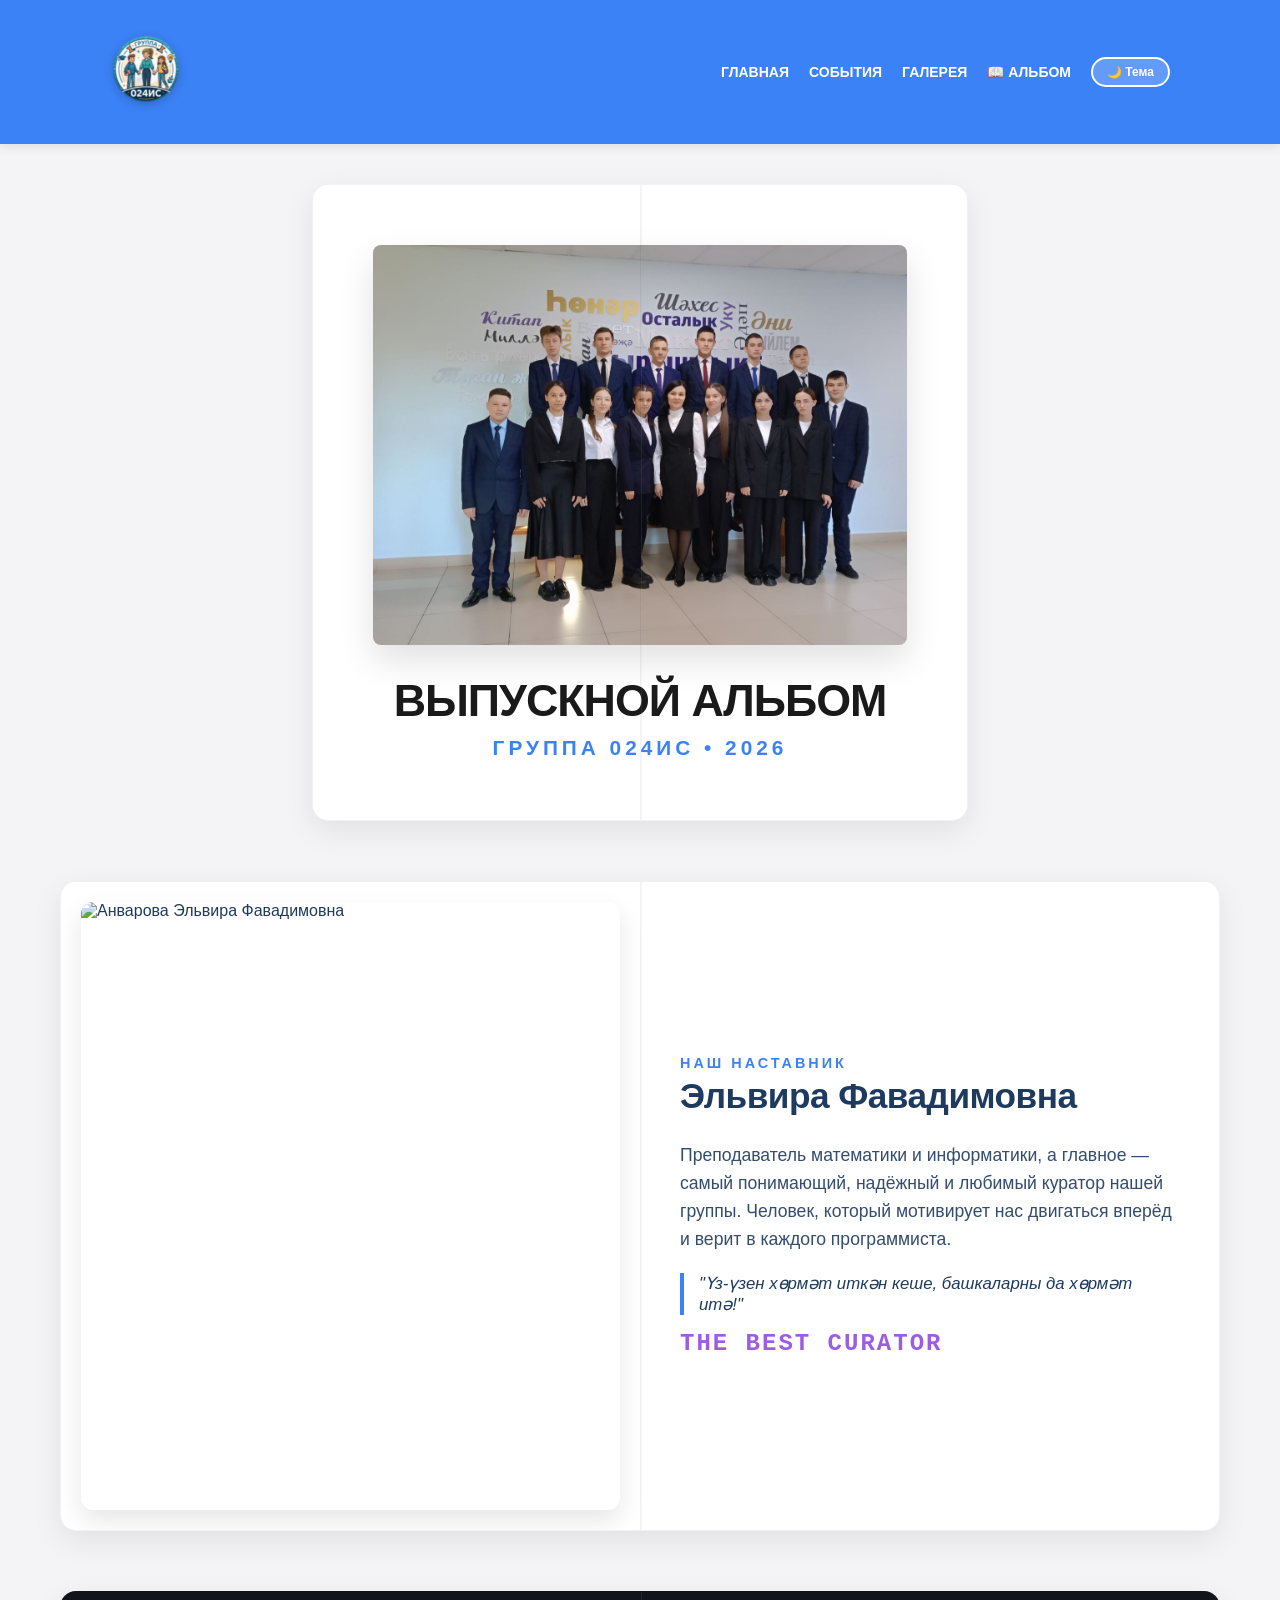
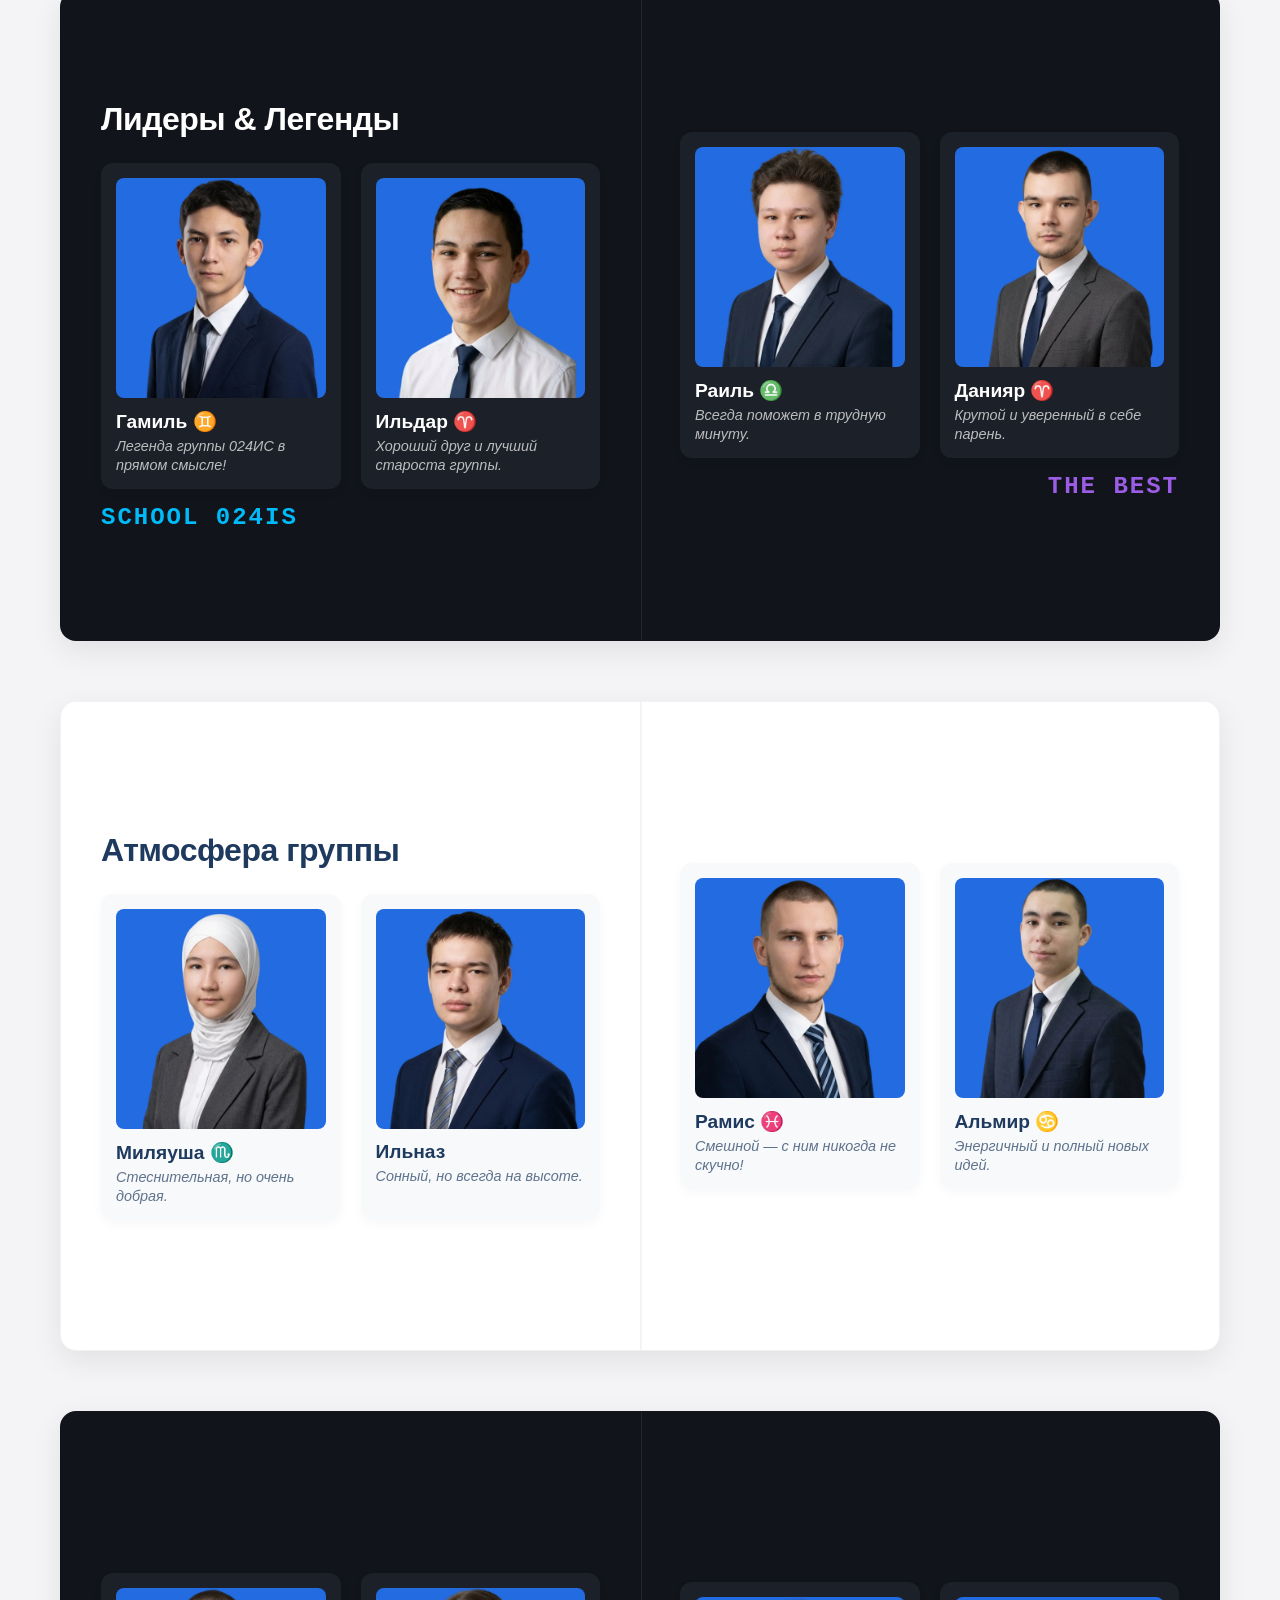
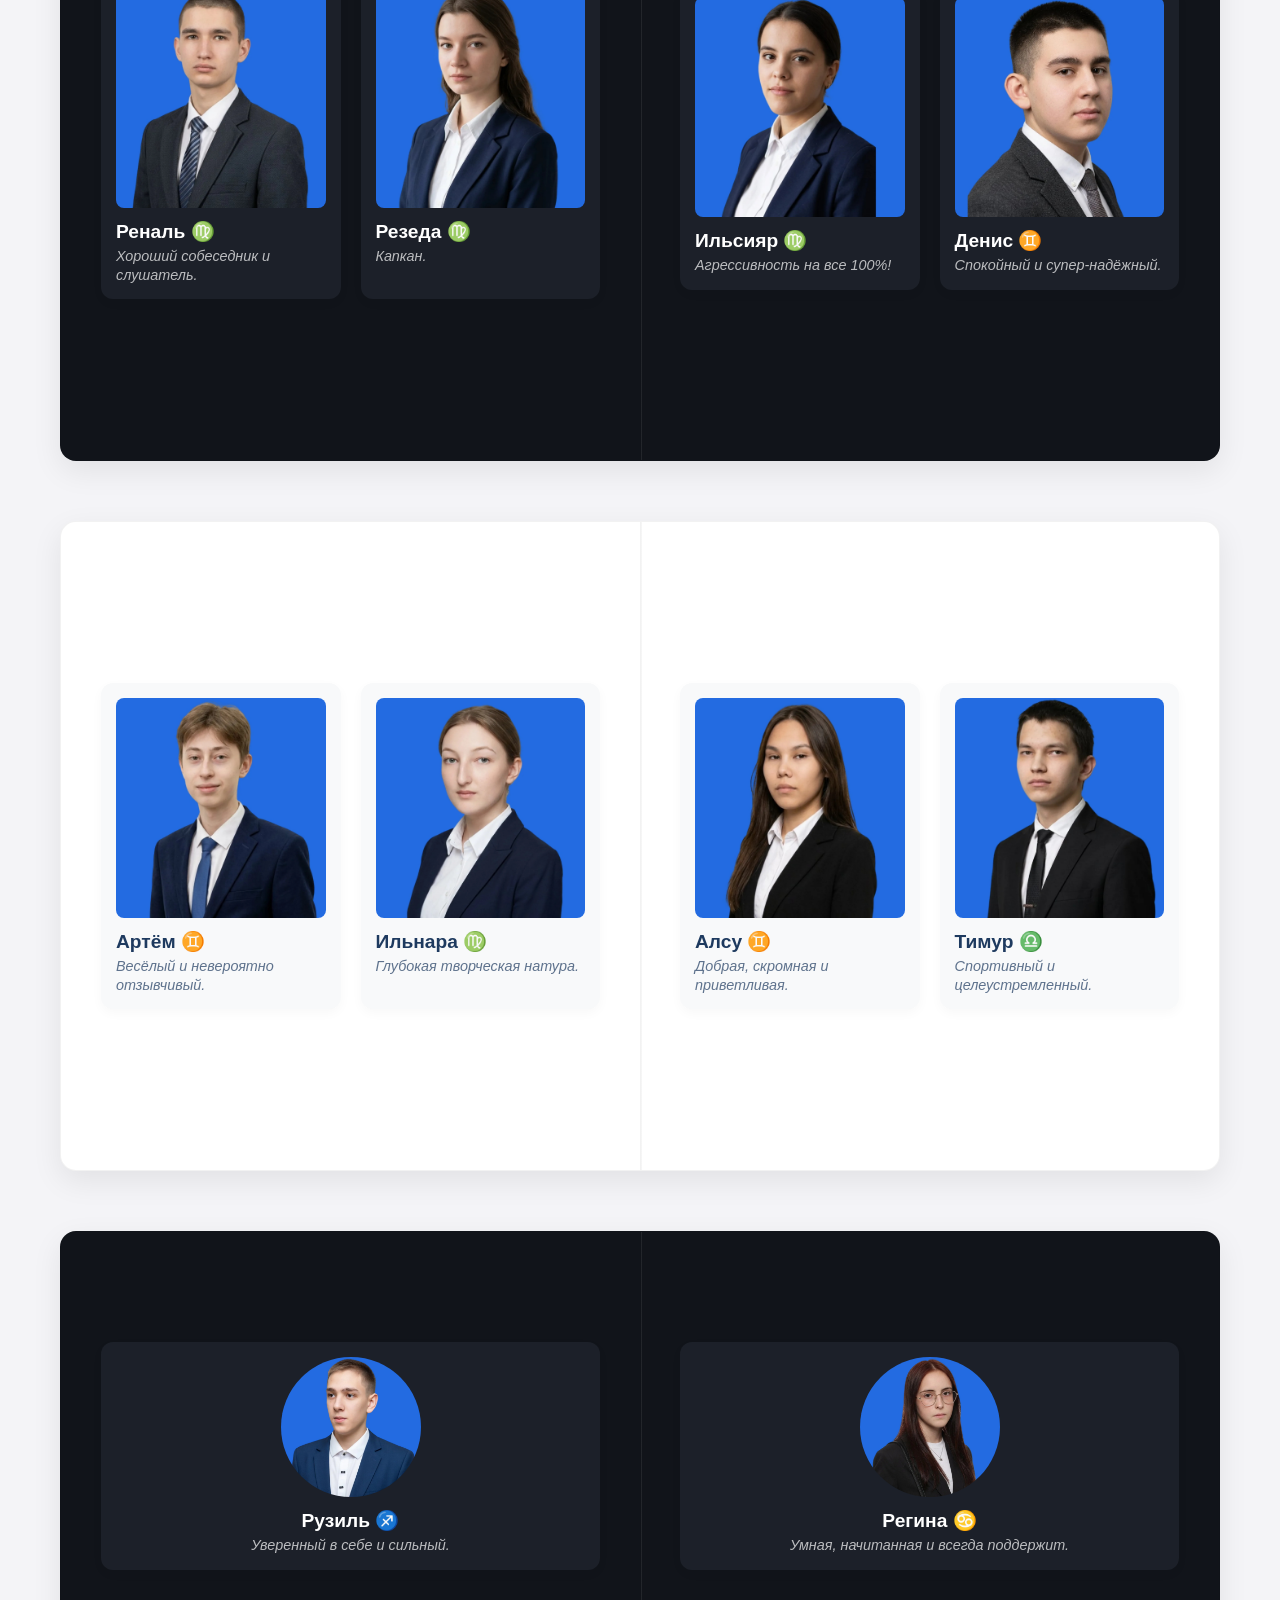
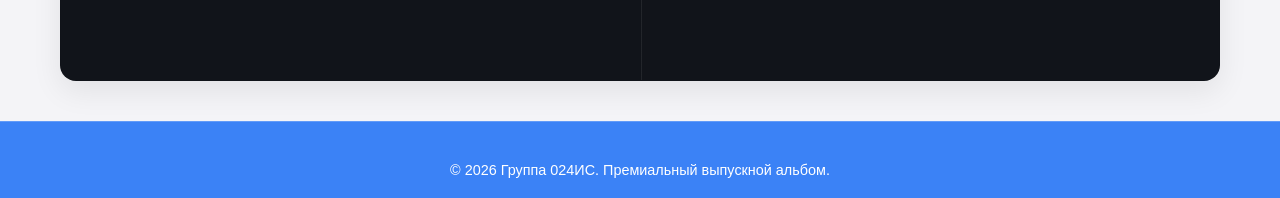
==== commit f9e54c95: "Add files via upload" ====
--- a/album.html
+++ b/album.html
@@ -6,155 +6,206 @@
     <link rel="stylesheet" href="style.css">
     <title>024ИС - Выпускной Альбом</title>
     <style>
-        /* Стили для 3D Книги-Альбома */
-        .album-section {
-            display: flex;
-            justify-content: center;
-            align-items: center;
-            min-height: 80vh;
-            perspective: 1500px; /* Эффект глубины 3D */
-            padding: 40px 0;
-            overflow: hidden;
-        }
-
-        .book {
-            position: relative;
-            width: 450px;
-            height: 600px;
-            transition: transform 0.5s;
-            transform-style: preserve-3d;
-        }
-
-        /* Центрирование книги при открытии */
-        .book.opened {
-            transform: translateX(50%);
-        }
-
-        .page {
-            position: absolute;
-            width: 100%;
-            height: 100%;
-            top: 0;
-            left: 0;
-            transform-origin: left center;
-            transform-style: preserve-3d;
-            transition: transform 0.8s cubic-bezier(0.645, 0.045, 0.355, 1);
-            cursor: pointer;
-            user-select: none;
-        }
-
-        .page-face {
-            position: absolute;
-            width: 100%;
-            height: 100%;
-            backface-visibility: hidden;
-            padding: 30px;
-            box-sizing: border-box;
+        /* Стиль премиального печатного фотоальбома */
+        body {
+            background-color: #f4f4f7;
+            margin: 0;
+            padding: 0;
+        }
+
+        .album-container {
+            max-width: 1200px;
+            margin: 40px auto;
+            padding: 0 20px;
             display: flex;
             flex-direction: column;
-            justify-content: space-between;
-            align-items: center;
-            border-radius: 0 15px 15px 0;
-            box-shadow: inset 3px 0 10px rgba(0,0,0,0.1), 5px 5px 15px rgba(0,0,0,0.15);
-            background: #fbfbfb;
-            color: #333;
-        }
-
-        /* Обратная сторона страницы (смотрит влево при перевороте) */
-        .page-back {
-            transform: rotateY(180deg);
-            border-radius: 15px 0 0 15px;
-            box-shadow: inset -3px 0 10px rgba(0,0,0,0.1), -5px 5px 15px rgba(0,0,0,0.15);
-        }
-
-        /* Состояние перевернутой страницы */
-        .page.flipped {
-            transform: rotateY(-180deg);
-        }
-
-        /* Обложка (первая и последняя страницы) */
-        .cover-front {
-            background: linear-gradient(135deg, #2c3e50, #3498db);
-            color: white;
-            border-radius: 0 15px 15px 0;
-        }
-        .cover-back-end {
-            background: linear-gradient(135deg, #3498db, #2c3e50);
-            color: white;
-            border-radius: 15px 0 0 15px;
-        }
-
-        /* Внутреннее оформление контента */
-        .album-title {
+            gap: 60px;
+        }
+
+        /* Каждый разворот как разворот книги */
+        .album-spread {
+            background: #ffffff;
+            border-radius: 16px;
+            box-shadow: 0 10px 30px rgba(0,0,0,0.08);
+            display: grid;
+            grid-template-columns: 1fr 1fr;
+            min-height: 650px;
+            overflow: hidden;
+            border: 1px solid rgba(0,0,0,0.05);
+            position: relative;
+        }
+
+        /* Эффект сгиба книги по центру */
+        .album-spread::before {
+            content: "";
+            position: absolute;
+            top: 0;
+            left: 50%;
+            width: 2px;
+            height: 100%;
+            background: linear-gradient(to right, rgba(0,0,0,0.15), rgba(0,0,0,0.02), rgba(255,255,255,0.1), rgba(0,0,0,0.15));
+            z-index: 10;
+        }
+
+        .spread-side {
+            padding: 40px;
+            display: flex;
+            flex-direction: column;
+            justify-content: center;
+            position: relative;
+            box-sizing: border-box;
+        }
+
+        /* Тёмный неоновый разворот в стиле "THE BEST" */
+        .spread-dark {
+            background: #11141a;
+            color: #ffffff;
+        }
+
+        /* Обложка альбома */
+        .album-cover {
+            grid-template-columns: 1fr;
+            text-align: center;
+            background: #ffffff;
+            padding: 60px;
+            max-width: 800px;
+            margin: 0 auto;
+            min-height: auto;
+        }
+        
+        .cover-photo-wrap {
+            width: 100%;
+            height: 400px;
+            border-radius: 8px;
+            overflow: hidden;
+            margin-bottom: 30px;
+            box-shadow: 0 15px 35px rgba(0,0,0,0.12);
+        }
+        .cover-photo-wrap img {
+            width: 100%;
+            height: 100%;
+            object-fit: cover;
+        }
+
+        .cover-title {
+            font-size: 2.8rem;
+            font-weight: 800;
+            letter-spacing: -1px;
+            margin: 0;
+            color: #1a1a1a;
+        }
+
+        /* Элементы разворотов */
+        .large-portrait {
+            width: 100%;
+            height: 100%;
+            min-height: 500px;
+            border-radius: 12px;
+            overflow: hidden;
+            box-shadow: 0 10px 25px rgba(0,0,0,0.1);
+        }
+        .large-portrait img {
+            width: 100%;
+            height: 100%;
+            object-fit: cover;
+        }
+
+        .spread-title {
             font-size: 2rem;
-            text-align: center;
-            margin-top: 40px;
+            font-weight: 700;
+            margin-bottom: 25px;
+            letter-spacing: -0.5px;
+            position: relative;
+        }
+
+        /* Коллажная сетка студентов (по 2 или 4 на страницу) */
+        .collage-grid {
+            display: grid;
+            grid-template-columns: 1fr 1fr;
+            gap: 20px;
+            width: 100%;
+        }
+
+        .collage-item {
+            background: #f8f9fa;
+            border-radius: 12px;
+            padding: 15px;
+            box-shadow: 0 4px 12px rgba(0,0,0,0.03);
+            display: flex;
+            flex-direction: column;
+            gap: 12px;
+            transition: transform 0.2s;
+        }
+        .collage-item:hover {
+            transform: translateY(-4px);
+        }
+
+        .spread-dark .collage-item {
+            background: #1c2029;
+        }
+
+        .collage-img {
+            width: 100%;
+            height: 220px;
+            border-radius: 8px;
+            object-fit: cover;
+            background: #eee;
+        }
+
+        .student-meta {
+            text-align: left;
+        }
+
+        .student-name-style {
+            font-size: 1.2rem;
+            font-weight: 700;
+            margin-bottom: 4px;
+        }
+
+        .student-quote-style {
+            font-size: 0.9rem;
+            opacity: 0.7;
+            font-style: italic;
+            line-height: 1.3;
+        }
+
+        /* Маркерные кастомные надписи а-ля "THE BEST" / "SCHOOL" */
+        .marker-text {
+            font-family: 'Courier New', Courier, monospace; /* замена под граффити/маркер */
             font-weight: bold;
             text-transform: uppercase;
+            color: #9b5de5;
+            font-size: 1.5rem;
             letter-spacing: 2px;
-        }
-
-        .student-photo-frame {
-            width: 250px;
-            height: 280px;
-            border-radius: 10px;
-            overflow: hidden;
-            box-shadow: 0 8px 16px rgba(0,0,0,0.15);
-            border: 5px solid white;
-            margin-top: 20px;
-        }
-
-        .student-photo-frame img {
-            width: 100%;
-            height: 100%;
-            object-fit: cover;
-        }
-
-        .album-info {
-            text-align: center;
-            width: 100%;
-        }
-
-        .album-name {
-            font-size: 1.6rem;
-            font-weight: bold;
-            color: #2c3e50;
-            margin-bottom: 10px;
-        }
-
-        .album-quote {
-            font-style: italic;
-            color: #555;
-            padding: 15px;
-            background: rgba(0,0,0,0.03);
-            border-left: 4px solid #3498db;
-            border-radius: 4px;
-            font-size: 1rem;
-            line-height: 1.4;
-            max-width: 90%;
-            margin: 0 auto;
-        }
-
-        .hint-text {
-            font-size: 0.9rem;
-            opacity: 0.6;
-            animation: pulse 2s infinite;
-        }
-
-        @keyframes pulse {
-            0% { opacity: 0.4; }
-            50% { opacity: 0.9; }
-            100% { opacity: 0.4; }
-        }
-
-        /* Адаптация под темную тему */
-        [data-theme="dark"] .page-face:not(.cover-front):not(.cover-back-end) {
-            background: #1e2530;
-            color: #f5f5f5;
-            box-shadow: inset 3px 0 10px rgba(0,0,0,0.3), 5px 5px 15px rgba(0,0,0,0.4);
-        }
-        [data-theme="dark"] .album-name { color: #3498db; }
-        [data-theme="dark"] .album-quote { color: #ccc; background: rgba(255,255,255,0.05); }
+            margin-top: 15px;
+        }
+
+        .marker-text.cyan { color: #00bbf9; }
+
+        /* Адаптивность для мобилок (разворачивается в одну колонку) */
+        @media (max-width: 850px) {
+            .album-spread {
+                grid-template-columns: 1fr;
+            }
+            .album-spread::before {
+                display: none;
+            }
+            .large-portrait {
+                min-height: 350px;
+            }
+        }
+
+        /* Интеграция с темной темой сайта */
+        [data-theme="dark"] body { background-color: #0e1117; }
+        [data-theme="dark"] .album-spread:not(.spread-dark) {
+            background: #161b22;
+            color: #ffffff;
+            border-color: rgba(255,255,255,0.05);
+        }
+        [data-theme="dark"] .album-spread:not(.spread-dark) .collage-item {
+            background: #21262d;
+        }
+        [data-theme="dark"] .cover-title { color: #ffffff; }
     </style>
 </head>
 <body>
@@ -171,284 +222,248 @@
         </div>
     </header>
 
-    <main class="container">
-        <h2 class="section-title" style="margin-top: 30px;">Выпускной Альбом Группы 024ИС</h2>
-        <p style="text-align: center; color: var(--text-muted); margin-bottom: -10px;">Нажимай на страницы, чтобы листать книгу</p>
-
-        <section class="album-section">
-            <div class="book" id="albumBook">
-                
-                <!-- СТРАНИЦА 1: ОБЛОЖКА -->
-                <div class="page" style="z-index: 10;" onclick="flipPage(this, true)">
-                    <div class="page-face cover-front">
-                        <div class="album-title">ВЫПУСКНОЙ<br>АЛЬБОМ</div>
-                        <div style="font-size: 5rem;">🎓</div>
-                        <div class="album-info" style="margin-bottom: 20px;">
-                            <h3>Группа 024ИС</h3>
-                            <p>Выпуск 2026</p>
-                        </div>
-                        <div class="hint-text">Открыть альбом →</div>
-                    </div>
-                    <div class="page-face page-back">
-                        <!-- Левый разворот после обложки: Наш любимый староста -->
-                        <div class="album-title" style="font-size: 1.3rem;">Наш Староста</div>
-                        <div class="student-photo-frame">
-                            <img src="Студент 13.png" alt="Ильдар">
-                        </div>
-                        <div class="album-info">
-                            <div class="album-name">Ильдар ♈</div>
-                            <p class="album-quote">"Хороший друг и лучший староста группы."</p>
-                        </div>
-                        <div></div>
-                    </div>
-                </div>
-
-                <!-- СТРАНИЦА 2: РАИЛЬ И МИЛЯУША -->
-                <div class="page" style="z-index: 9;" onclick="flipPage(this)">
-                    <div class="page-face">
-                        <div class="student-photo-frame">
-                            <img src="Студент 1.png" alt="Раиль">
-                        </div>
-                        <div class="album-info">
-                            <div class="album-name">Раиль ♎</div>
-                            <p class="album-quote">"Хороший друг, который всегда поможет в трудную минуту."</p>
-                        </div>
-                        <div></div>
-                    </div>
-                    <div class="page-face page-back">
-                        <div class="student-photo-frame">
-                            <img src="Студент 2.png" alt="Миляуша" onerror="this.src='default-avatar.png'">
-                        </div>
-                        <div class="album-info">
-                            <div class="album-name">Миляуша ♏</div>
-                            <p class="album-quote">"Стеснительная, но очень добрая и отзывчивая."</p>
-                        </div>
-                        <div></div>
-                    </div>
-                </div>
-
-                <!-- СТРАНИЦА 3: ИЛЬНАЗ И ДАНИЯР -->
-                <div class="page" style="z-index: 8;" onclick="flipPage(this)">
-                    <div class="page-face">
-                        <div class="student-photo-frame">
-                            <img src="Студент 3.png" alt="Ильназ">
-                        </div>
-                        <div class="album-info">
-                            <div class="album-name">Ильназ</div>
-                            <p class="album-quote">"Сонный, но всегда на высоте, когда это действительно нужно."</p>
-                        </div>
-                        <div></div>
-                    </div>
-                    <div class="page-face page-back">
-                        <div class="student-photo-frame">
-                            <img src="Студент 4.png" alt="Данияр">
-                        </div>
-                        <div class="album-info">
-                            <div class="album-name">Данияр ♈</div>
-                            <p class="album-quote">"Крутой, надёжный и уверенный в себе парень."</p>
-                        </div>
-                        <div></div>
-                    </div>
-                </div>
-
-                <!-- СТРАНИЦА 4: РАМИС И АЛЬМИР -->
-                <div class="page" style="z-index: 7;" onclick="flipPage(this)">
-                    <div class="page-face">
-                        <div class="student-photo-frame">
-                            <img src="Студент 5.png" alt="Рамис">
-                        </div>
-                        <div class="album-info">
-                            <div class="album-name">Рамис ♓</div>
-                            <p class="album-quote">"Самый смешной в группе — с ним никогда не бывает скучно!"</p>
-                        </div>
-                        <div></div>
-                    </div>
-                    <div class="page-face page-back">
-                        <div class="student-photo-frame">
-                            <img src="Студент 6.png" alt="Альмир">
-                        </div>
-                        <div class="album-info">
-                            <div class="album-name">Альмир ♋</div>
-                            <p class="album-quote">"Энергичный, весёлый и всегда полный новых идей."</p>
-                        </div>
-                        <div></div>
-                    </div>
-                </div>
-
-                <!-- СТРАНИЦА 5: РЕНАЛЬ И РЕЗЕДА -->
-                <div class="page" style="z-index: 6;" onclick="flipPage(this)">
-                    <div class="page-face">
-                        <div class="student-photo-frame">
-                            <img src="Студент 8.png" alt="Реналь">
-                        </div>
-                        <div class="album-info">
-                            <div class="album-name">Реналь ♍</div>
-                            <p class="album-quote">"Хороший собеседник, отличный слушатель и верный товарищ."</p>
-                        </div>
-                        <div></div>
-                    </div>
-                    <div class="page-face page-back">
-                        <div class="student-photo-frame">
-                            <img src="Студент 7.png" alt="Резеда">
-                        </div>
-                        <div class="album-info">
-                            <div class="album-name">Резеда ♍</div>
-                            <p class="album-quote">"Капкан."</p>
-                        </div>
-                        <div></div>
-                    </div>
-                </div>
-
-                <!-- СТРАНИЦА 6: ГАМИЛЬ (ЛЕГЕНДА) И ИЛЬСИЯР -->
-                <div class="page" style="z-index: 5;" onclick="flipPage(this)">
-                    <div class="page-face">
-                        <div class="student-photo-frame">
-                            <img src="Студент 12.png" alt="Гамиль">
-                        </div>
-                        <div class="album-info">
-                            <div class="album-name">Гамиль ♊</div>
-                            <p class="album-quote" style="border-left-color: #e74c3c; font-weight: bold;">"Легенда группы 024ИС в прямом смысле!"</p>
-                        </div>
-                        <div></div>
-                    </div>
-                    <div class="page-face page-back">
-                        <div class="student-photo-frame">
-                            <img src="Студент 9.png" alt="Ильсияр">
-                        </div>
-                        <div class="album-info">
-                            <div class="album-name">Ильсияр ♍</div>
-                            <p class="album-quote">"Агрессивная? 100%!"</p>
-                        </div>
-                        <div></div>
-                    </div>
-                </div>
-
-                <!-- СТРАНИЦА 7: ДЕНИС И АРТЁМ -->
-                <div class="page" style="z-index: 4;" onclick="flipPage(this)">
-                    <div class="page-face">
-                        <div class="student-photo-frame">
-                            <img src="Студент 10.png" alt="Денис">
-                        </div>
-                        <div class="album-info">
-                            <div class="album-name">Денис ♊</div>
-                            <p class="album-quote">"Спокойный, уравновешенный и надёжный товарищ."</p>
-                        </div>
-                        <div></div>
-                    </div>
-                    <div class="page-face page-back">
-                        <div class="student-photo-frame">
-                            <img src="Студент 11.png" alt="Артём">
-                        </div>
-                        <div class="album-info">
-                            <div class="album-name">Артём ♊</div>
-                            <p class="album-quote">"Невероятно весёлый, активный и жизнерадостный."</p>
-                        </div>
-                        <div></div>
-                    </div>
-                </div>
-
-                <!-- СТРАНИЦА 8: ИЛЬНАРА И АЛСУ -->
-                <div class="page" style="z-index: 3;" onclick="flipPage(this)">
-                    <div class="page-face">
-                        <div class="student-photo-frame">
-                            <img src="Студент 14.png" alt="Ильнара">
-                        </div>
-                        <div class="album-info">
-                            <div class="album-name">Ильнара ♍</div>
-                            <p class="album-quote">"Глубокая творческая натура с тонким видением мира."</p>
-                        </div>
-                        <div></div>
-                    </div>
-                    <div class="page-face page-back">
-                        <div class="student-photo-frame">
-                            <img src="Студент 15.png" alt="Алсу">
-                        </div>
-                        <div class="album-info">
-                            <div class="album-name">Алсу ♊</div>
-                            <p class="album-quote">"Очень добрая, скромная и всегда приветливая."</p>
-                        </div>
-                        <div></div>
-                    </div>
-                </div>
-
-                <!-- СТРАНИЦА 9: ТИМУР И РУЗИЛЬ -->
-                <div class="page" style="z-index: 2;" onclick="flipPage(this)">
-                    <div class="page-face">
-                        <div class="student-photo-frame">
-                            <img src="Студент 16.png" alt="Тимур">
-                        </div>
-                        <div class="album-info">
-                            <div class="album-name">Тимур ♎</div>
-                            <p class="album-quote">"Спортивный, волевой и невероятно целеустремлённый."</p>
-                        </div>
-                        <div></div>
-                    </div>
-                    <div class="page-face page-back">
-                        <div class="student-photo-frame">
-                            <img src="Студент 17.png" alt="Рузиль">
-                        </div>
-                        <div class="album-info">
-                            <div class="album-name">Рузиль ♐</div>
-                            <p class="album-quote">"Максимально уверенный в себе, сильный и смелый."</p>
-                        </div>
-                        <div></div>
-                    </div>
-                </div>
-
-                <!-- СТРАНИЦА 10: РЕГИНА И ЗАДНЯЯ ОБЛОЖКА -->
-                <div class="page" style="z-index: 1;" onclick="flipPage(this, false, true)">
-                    <div class="page-face">
-                        <div class="student-photo-frame">
-                            <img src="Студент 18.png" alt="Регина">
-                        </div>
-                        <div class="album-info">
-                            <div class="album-name">Регина ♋</div>
-                            <p class="album-quote">"Умная, начитанная и всегда готовая поддержать беседу."</p>
-                        </div>
-                        <div></div>
-                    </div>
-                    <div class="page-face page-back cover-back-end">
-                        <div class="album-title">КОНЕЦ</div>
-                        <div style="font-size: 4rem;">✨</div>
-                        <p style="text-align: center; padding: 0 20px; font-size: 1.1rem;">Это были незабываемые годы вместе. Удачи каждому в будущем!</p>
-                        <div class="hint-text">← Листать назад</div>
-                    </div>
-                </div>
-
-            </div>
-        </section>
+    <main class="album-container">
+
+        <!-- РАЗВОР ОТ 0: ОБЛОЖКА (Стиль Минимализм 2024) -->
+        <div class="album-spread album-cover">
+            <div class="cover-photo-wrap">
+                <img src="ФОТО ГЛАВ.jpg" alt="Групповое фото 024ИС">
+            </div>
+            <h1 class="cover-title">ВЫПУСКНОЙ АЛЬБОМ</h1>
+            <p style="font-size: 1.3rem; letter-spacing: 4px; color: var(--primary); margin: 10px 0 0 0; font-weight: bold;">ГРУППА 024ИС • 2026</p>
+        </div>
+
+
+        <!-- РАЗВОР ОТ 1: КУРАТОР (Стиль Кадетского альбома — Крупный портрет + Инфо) -->
+        <div class="album-spread">
+            <!-- Левая страница разворота -->
+            <div class="spread-side" style="padding: 20px;">
+                <div class="large-portrait">
+                    <img src="curator.jpg" alt="Анварова Эльвира Фавадимовна">
+                </div>
+            </div>
+            <!-- Правая страница разворота -->
+            <div class="spread-side">
+                <span style="text-transform: uppercase; letter-spacing: 3px; font-weight: bold; color: var(--primary); font-size: 0.9rem;">Наш Наставник</span>
+                <h2 class="spread-title" style="margin-top: 5px; font-size: 2.2rem;">Эльвира Фавадимовна</h2>
+                <p style="font-size: 1.1rem; line-height: 1.6; opacity: 0.9;">
+                    Преподаватель математики и информатики, а главное — самый понимающий, надёжный и любимый куратор нашей группы. Человек, который мотивирует нас двигаться вперёд и верит в каждого программиста.
+                </p>
+                <div style="margin-top: 20px; font-style: italic; border-left: 4px solid var(--primary); padding-left: 15px; font-size: 1.05rem;">
+                    "Үз-үзен хөрмәт иткән кеше, башкаларны да хөрмәт итә!"
+                </div>
+                <div class="marker-text">THE BEST CURATOR</div>
+            </div>
+        </div>
+
+
+        <!-- РАЗВОР ОТ 2: ЛЕГЕНДЫ ГРУППЫ (Стиль Тёмный неоновый журнал "SCHOOL / THE BEST") -->
+        <div class="album-spread spread-dark">
+            <!-- Левая страница: Гамиль и Ильдар -->
+            <div class="spread-side">
+                <h2 class="spread-title">Лидеры & Легенды</h2>
+                <div class="collage-grid">
+                    <div class="collage-item">
+                        <img src="Студент 12.png" class="collage-img" alt="Гамиль">
+                        <div class="student-meta">
+                            <div class="student-name-style">Гамиль ♊</div>
+                            <div class="student-quote-style">Легенда группы 024ИС в прямом смысле!</div>
+                        </div>
+                    </div>
+                    <div class="collage-item">
+                        <img src="Студент 13.png" class="collage-img" alt="Ильдар">
+                        <div class="student-meta">
+                            <div class="student-name-style">Ильдар ♈</div>
+                            <div class="student-quote-style">Хороший друг и лучший староста группы.</div>
+                        </div>
+                    </div>
+                </div>
+                <div class="marker-text cyan">SCHOOL 024IS</div>
+            </div>
+            <!-- Правая страница: Коллаж парней -->
+            <div class="spread-side">
+                <div class="collage-grid">
+                    <div class="collage-item">
+                        <img src="Студент 1.png" class="collage-img" alt="Раиль">
+                        <div class="student-meta">
+                            <div class="student-name-style">Раиль ♎</div>
+                            <div class="student-quote-style">Всегда поможет в трудную минуту.</div>
+                        </div>
+                    </div>
+                    <div class="collage-item">
+                        <img src="Студент 4.png" class="collage-img" alt="Данияр">
+                        <div class="student-meta">
+                            <div class="student-name-style">Данияр ♈</div>
+                            <div class="student-quote-style">Крутой и уверенный в себе парень.</div>
+                        </div>
+                    </div>
+                </div>
+                <div class="marker-text" style="text-align: right; width: 100%;">THE BEST</div>
+            </div>
+        </div>
+
+
+        <!-- РАЗВОР ОТ 3: СВЕТЛЫЙ СТИЛЬНЫЙ КОЛЛАЖ (Студенты) -->
+        <div class="album-spread">
+            <!-- Левая страница -->
+            <div class="spread-side">
+                <h2 class="spread-title">Атмосфера группы</h2>
+                <div class="collage-grid">
+                    <div class="collage-item">
+                        <img src="Студент 2.png" class="collage-img" alt="Миляуша" onerror="this.src='default-avatar.png'">
+                        <div class="student-meta">
+                            <div class="student-name-style">Миляуша ♏</div>
+                            <div class="student-quote-style">Стеснительная, но очень добрая.</div>
+                        </div>
+                    </div>
+                    <div class="collage-item">
+                        <img src="Студент 3.png" class="collage-img" alt="Ильназ">
+                        <div class="student-meta">
+                            <div class="student-name-style">Ильназ</div>
+                            <div class="student-quote-style">Сонный, но всегда на высоте.</div>
+                        </div>
+                    </div>
+                </div>
+            </div>
+            <!-- Правая страница -->
+            <div class="spread-side">
+                <div class="collage-grid">
+                    <div class="collage-item">
+                        <img src="Студент 5.png" class="collage-img" alt="Рамис">
+                        <div class="student-meta">
+                            <div class="student-name-style">Рамис ♓</div>
+                            <div class="student-quote-style">Смешной — с ним никогда не скучно!</div>
+                        </div>
+                    </div>
+                    <div class="collage-item">
+                        <img src="Студент 6.png" class="collage-img" alt="Альмир">
+                        <div class="student-meta">
+                            <div class="student-name-style">Альмир ♋</div>
+                            <div class="student-quote-style">Энергичный и полный новых идей.</div>
+                        </div>
+                    </div>
+                </div>
+            </div>
+        </div>
+
+
+        <!-- РАЗВОР ОТ 4: СТУДЕНТЫ (Продолжение) -->
+        <div class="album-spread spread-dark">
+            <div class="spread-side">
+                <div class="collage-grid">
+                    <div class="collage-item">
+                        <img src="Студент 8.png" class="collage-img" alt="Реналь">
+                        <div class="student-meta">
+                            <div class="student-name-style">Реналь ♍</div>
+                            <div class="student-quote-style">Хороший собеседник и слушатель.</div>
+                        </div>
+                    </div>
+                    <div class="collage-item">
+                        <img src="Студент 7.png" class="collage-img" alt="Резеда">
+                        <div class="student-meta">
+                            <div class="student-name-style">Резеда ♍</div>
+                            <div class="student-quote-style">Капкан.</div>
+                        </div>
+                    </div>
+                </div>
+            </div>
+            <div class="spread-side">
+                <div class="collage-grid">
+                    <div class="collage-item">
+                        <img src="Студент 9.png" class="collage-img" alt="Ильсияр">
+                        <div class="student-meta">
+                            <div class="student-name-style">Ильсияр ♍</div>
+                            <div class="student-quote-style">Агрессивность на все 100%!</div>
+                        </div>
+                    </div>
+                    <div class="collage-item">
+                        <img src="Студент 10.png" class="collage-img" alt="Денис">
+                        <div class="student-meta">
+                            <div class="student-name-style">Денис ♊</div>
+                            <div class="student-quote-style">Спокойный и супер-надёжный.</div>
+                        </div>
+                    </div>
+                </div>
+            </div>
+        </div>
+
+
+        <!-- РАЗВОР ОТ 5: ЗАКЛЮЧИТЕЛЬНЫЙ -->
+        <div class="album-spread">
+            <div class="spread-side">
+                <div class="collage-grid">
+                    <div class="collage-item">
+                        <img src="Студент 11.png" class="collage-img" alt="Артём">
+                        <div class="student-meta">
+                            <div class="student-name-style">Артём ♊</div>
+                            <div class="student-quote-style">Весёлый и невероятно отзывчивый.</div>
+                        </div>
+                    </div>
+                    <div class="collage-item">
+                        <img src="Студент 14.png" class="collage-img" alt="Ильнара">
+                        <div class="student-meta">
+                            <div class="student-name-style">Ильнара ♍</div>
+                            <div class="student-quote-style">Глубокая творческая натура.</div>
+                        </div>
+                    </div>
+                </div>
+            </div>
+            <div class="spread-side">
+                <div class="collage-grid">
+                    <div class="collage-item">
+                        <img src="Студент 15.png" class="collage-img" alt="Алсу">
+                        <div class="student-meta">
+                            <div class="student-name-style">Алсу ♊</div>
+                            <div class="student-quote-style">Добрая, скромная и приветливая.</div>
+                        </div>
+                    </div>
+                    <div class="collage-item">
+                        <img src="Студент 16.png" class="collage-img" alt="Тимур">
+                        <div class="student-meta">
+                            <div class="student-name-style">Тимур ♎</div>
+                            <div class="student-quote-style">Спортивный и целеустремленный.</div>
+                        </div>
+                    </div>
+                </div>
+            </div>
+        </div>
+
+
+        <!-- РАЗВОР ОТ 6: ФИНАЛЬНЫЙ С КЛАССНЫМИ СЛОВАМИ -->
+        <div class="album-spread spread-dark" style="min-height: 450px;">
+            <div class="spread-side" style="justify-content: center; align-items: center; text-align: center;">
+                <div class="collage-grid" style="grid-template-columns: 1fr;">
+                    <div class="collage-item" style="align-items: center;">
+                        <img src="Студент 17.png" class="collage-img" style="width: 140px; height: 140px; border-radius: 50%; object-fit: cover;" alt="Рузиль">
+                        <div class="student-meta" style="text-align: center;">
+                            <div class="student-name-style">Рузиль ♐</div>
+                            <div class="student-quote-style">Уверенный в себе и сильный.</div>
+                        </div>
+                    </div>
+                </div>
+            </div>
+            <div class="spread-side" style="justify-content: center; align-items: center; text-align: center;">
+                <div class="collage-grid" style="grid-template-columns: 1fr;">
+                    <div class="collage-item" style="align-items: center;">
+                        <img src="Студент 18.png" class="collage-img" style="width: 140px; height: 140px; border-radius: 50%; object-fit: cover;" alt="Регина">
+                        <div class="student-meta" style="text-align: center;">
+                            <div class="student-name-style">Регина ♋</div>
+                            <div class="student-quote-style">Умная, начитанная и всегда поддержит.</div>
+                        </div>
+                    </div>
+                </div>
+            </div>
+        </div>
+
     </main>
 
     <footer class="footer">
         <div class="footer-copyright">
-            <p>&copy; 2026 Группа 024ИС. Сделано с душой.</p>
+            <p>&copy; 2026 Группа 024ИС. Премиальный выпускной альбом.</p>
         </div>
     </footer>
 
     <script>
-        // Скрипт перелистывания страниц книги
-        function flipPage(pageElement, isFirstPage = false, isLastPage = false) {
-            const book = document.getElementById('albumBook');
-            
-            // Если страница уже перевернута — возвращаем назад
-            if (pageElement.classList.contains('flipped')) {
-                pageElement.classList.remove('flipped');
-                
-                // Если закрыли самую первую страницу, сдвигаем книгу обратно на центр
-                if (isFirstPage) {
-                    book.classList.remove('opened');
-                }
-            } else {
-                // Листаем вперед
-                pageElement.classList.add('flipped');
-                
-                // Если открыли первую страницу, сдвигаем книгу вправо, чтобы разворот встал по центру
-                if (isFirstPage) {
-                    book.classList.add('opened');
-                }
-            }
-        }
-
         // Переключение темной/светлой темы
         function toggleTheme() {
             const html = document.documentElement;
